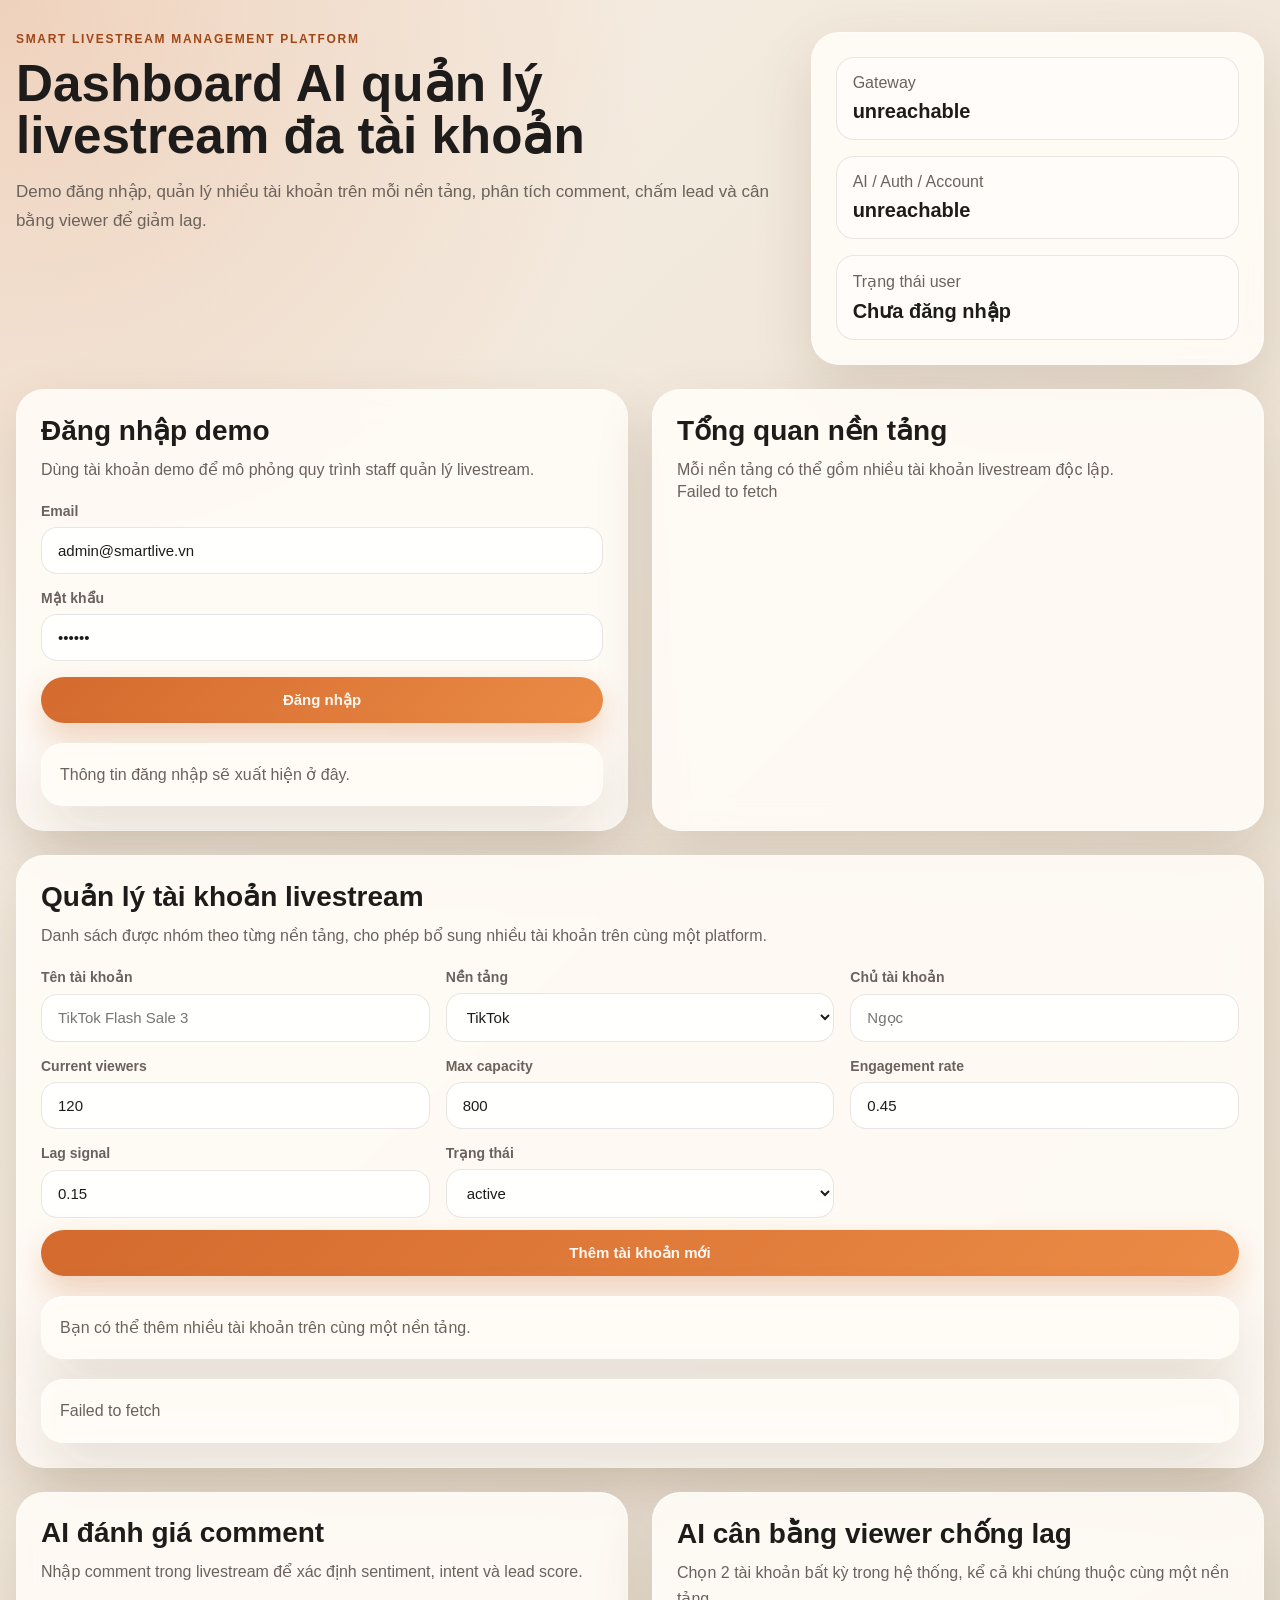
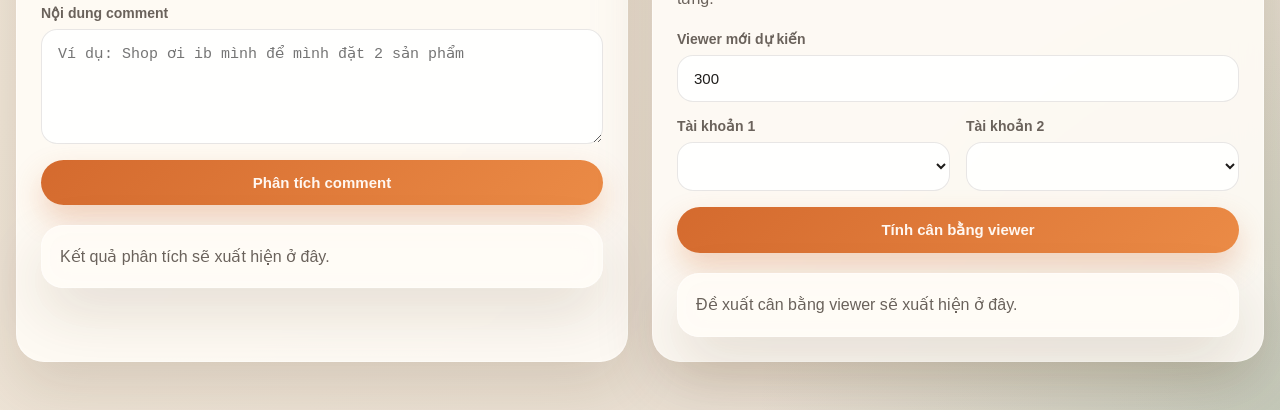
==== frontend/index.html @ a77045a7 "Initial commit" ====
﻿<!DOCTYPE html>
<html lang="vi">
<head>
  <meta charset="UTF-8" />
  <meta name="viewport" content="width=device-width, initial-scale=1.0" />
  <title>Smart Livestream Dashboard</title>
  <link rel="stylesheet" href="./styles.css" />
</head>
<body>
  <div class="page-shell">
    <header class="hero">
      <div>
        <p class="eyebrow">Smart Livestream Management Platform</p>
        <h1>Dashboard AI quản lý livestream đa tài khoản</h1>
        <p class="subtitle">
          Demo đăng nhập, quản lý nhiều tài khoản trên mỗi nền tảng, phân tích comment, chấm lead và cân bằng viewer để giảm lag.
        </p>
      </div>
      <div class="hero-card">
        <div class="hero-stat">
          <span>Gateway</span>
          <strong id="gateway-status">Đang kiểm tra...</strong>
        </div>
        <div class="hero-stat">
          <span>AI / Auth / Account</span>
          <strong id="ai-status">Đang kiểm tra...</strong>
        </div>
        <div class="hero-stat">
          <span>Trạng thái user</span>
          <strong id="user-status">Chưa đăng nhập</strong>
        </div>
      </div>
    </header>

    <main class="grid-layout wide">
      <section class="panel">
        <div class="panel-header">
          <h2>Đăng nhập demo</h2>
          <p>Dùng tài khoản demo để mô phỏng quy trình staff quản lý livestream.</p>
        </div>
        <form id="login-form" class="stack">
          <label>Email<input id="login-email" value="admin@smartlive.vn" /></label>
          <label>Mật khẩu<input id="login-password" type="password" value="123456" /></label>
          <button type="submit">Đăng nhập</button>
        </form>
        <div id="login-result" class="result-card muted">Thông tin đăng nhập sẽ xuất hiện ở đây.</div>
      </section>

      <section class="panel">
        <div class="panel-header">
          <h2>Tổng quan nền tảng</h2>
          <p>Mỗi nền tảng có thể gồm nhiều tài khoản livestream độc lập.</p>
        </div>
        <div id="platform-summary" class="stats-grid muted">Đang tải thống kê platform...</div>
      </section>

      <section class="panel panel-span-2">
        <div class="panel-header">
          <h2>Quản lý tài khoản livestream</h2>
          <p>Danh sách được nhóm theo từng nền tảng, cho phép bổ sung nhiều tài khoản trên cùng một platform.</p>
        </div>
        <form id="account-form" class="stack compact-form">
          <div class="form-grid three-cols">
            <label>Tên tài khoản<input id="account-name" placeholder="TikTok Flash Sale 3" /></label>
            <label>Nền tảng
              <select id="account-platform">
                <option value="tiktok">TikTok</option>
                <option value="facebook">Facebook</option>
                <option value="youtube">YouTube</option>
              </select>
            </label>
            <label>Chủ tài khoản<input id="account-owner" placeholder="Ngọc" /></label>
            <label>Current viewers<input id="account-viewers" type="number" min="0" value="120" /></label>
            <label>Max capacity<input id="account-capacity" type="number" min="1" value="800" /></label>
            <label>Engagement rate<input id="account-engagement" type="number" min="0" max="1" step="0.01" value="0.45" /></label>
            <label>Lag signal<input id="account-lag" type="number" min="0" max="1" step="0.01" value="0.15" /></label>
            <label>Trạng thái
              <select id="account-status">
                <option value="active">active</option>
                <option value="stable">stable</option>
                <option value="warning">warning</option>
              </select>
            </label>
          </div>
          <button type="submit">Thêm tài khoản mới</button>
        </form>
        <div id="account-form-result" class="result-card muted">Bạn có thể thêm nhiều tài khoản trên cùng một nền tảng.</div>
        <div id="accounts-result" class="result-card muted">Đang tải danh sách tài khoản...</div>
      </section>

      <section class="panel">
        <div class="panel-header">
          <h2>AI đánh giá comment</h2>
          <p>Nhập comment trong livestream để xác định sentiment, intent và lead score.</p>
        </div>
        <form id="comment-form" class="stack">
          <label>
            Nội dung comment
            <textarea id="comment-input" rows="5" placeholder="Ví dụ: Shop ơi ib mình để mình đặt 2 sản phẩm"></textarea>
          </label>
          <button type="submit">Phân tích comment</button>
        </form>
        <div id="comment-result" class="result-card muted">Kết quả phân tích sẽ xuất hiện ở đây.</div>
      </section>

      <section class="panel">
        <div class="panel-header">
          <h2>AI cân bằng viewer chống lag</h2>
          <p>Chọn 2 tài khoản bất kỳ trong hệ thống, kể cả khi chúng thuộc cùng một nền tảng.</p>
        </div>
        <form id="viewer-form" class="stack">
          <label>
            Viewer mới dự kiến
            <input id="incoming-viewers" type="number" min="0" value="300" />
          </label>
          <div class="account-grid selectors">
            <label>Tài khoản 1<select id="account-a-select"></select></label>
            <label>Tài khoản 2<select id="account-b-select"></select></label>
          </div>
          <button type="submit">Tính cân bằng viewer</button>
        </form>
        <div id="viewer-result" class="result-card muted">Đề xuất cân bằng viewer sẽ xuất hiện ở đây.</div>
      </section>
    </main>
  </div>

  <script src="./app.js"></script>
</body>
</html>
---- frontend/styles.css ----
:root {
  --bg: #f6f0e8;
  --panel: rgba(255, 252, 247, 0.9);
  --ink: #1e1c1a;
  --muted: #6a625b;
  --accent: #d46a2e;
  --accent-dark: #9f4716;
  --line: rgba(30, 28, 26, 0.1);
  --success: #266a4d;
  --warning: #aa4d18;
  --danger: #a32929;
  --shadow: 0 24px 60px rgba(69, 41, 12, 0.14);
}

* {
  box-sizing: border-box;
}

body {
  margin: 0;
  min-height: 100vh;
  color: var(--ink);
  background:
    radial-gradient(circle at top left, rgba(212, 106, 46, 0.22), transparent 28%),
    radial-gradient(circle at bottom right, rgba(38, 106, 77, 0.18), transparent 22%),
    linear-gradient(135deg, #f7efe5 0%, #efe5d7 52%, #e7ddd0 100%);
  font-family: "Segoe UI", Tahoma, Geneva, Verdana, sans-serif;
}

.page-shell {
  width: min(1280px, calc(100% - 32px));
  margin: 0 auto;
  padding: 32px 0 48px;
}

.hero {
  display: grid;
  grid-template-columns: 1.7fr 1fr;
  gap: 24px;
  align-items: stretch;
  margin-bottom: 24px;
}

.eyebrow {
  margin: 0 0 12px;
  text-transform: uppercase;
  letter-spacing: 0.14em;
  font-size: 12px;
  color: var(--accent-dark);
  font-weight: 700;
}

h1 {
  margin: 0;
  font-size: clamp(32px, 4vw, 54px);
  line-height: 1.02;
}

.subtitle {
  max-width: 760px;
  margin: 16px 0 0;
  color: var(--muted);
  font-size: 17px;
  line-height: 1.7;
}

.hero-card,
.panel,
.result-card,
.account-card,
.mini-stat-card,
.platform-group {
  backdrop-filter: blur(14px);
  background: var(--panel);
  border: 1px solid rgba(255, 255, 255, 0.45);
  box-shadow: var(--shadow);
}

.hero-card {
  border-radius: 28px;
  padding: 24px;
  display: grid;
  gap: 16px;
}

.hero-stat {
  padding: 16px;
  border-radius: 18px;
  background: rgba(255, 255, 255, 0.55);
  border: 1px solid var(--line);
}

.hero-stat span,
.panel-header p,
label,
.muted,
.platform-group-header p,
.mini-stat-card p {
  color: var(--muted);
}

.hero-stat strong {
  display: block;
  margin-top: 8px;
  font-size: 20px;
  color: var(--ink);
}

.grid-layout {
  display: grid;
  grid-template-columns: 1fr 1fr;
  gap: 24px;
}

.panel {
  border-radius: 28px;
  padding: 24px;
}

.panel-span-2 {
  grid-column: span 2;
}

.panel-header h2 {
  margin: 0;
  font-size: 28px;
}

.panel-header p {
  margin: 10px 0 0;
  line-height: 1.6;
}

.stack {
  display: grid;
  gap: 16px;
  margin-top: 20px;
}

.compact-form {
  gap: 12px;
}

.form-grid,
.account-grid,
.stats-grid {
  display: grid;
  gap: 16px;
}

.form-grid.three-cols {
  grid-template-columns: repeat(3, 1fr);
}

.account-grid {
  grid-template-columns: 1fr 1fr;
}

.stats-grid {
  grid-template-columns: repeat(3, 1fr);
}

label {
  display: grid;
  gap: 8px;
  font-size: 14px;
  font-weight: 600;
}

textarea,
input,
select {
  width: 100%;
  padding: 14px 16px;
  border-radius: 16px;
  border: 1px solid var(--line);
  background: rgba(255, 255, 255, 0.84);
  color: var(--ink);
  font-size: 15px;
}

textarea:focus,
input:focus,
select:focus {
  outline: 2px solid rgba(212, 106, 46, 0.22);
  border-color: rgba(212, 106, 46, 0.5);
}

button {
  border: 0;
  border-radius: 999px;
  padding: 14px 22px;
  background: linear-gradient(135deg, var(--accent), #eb8b46);
  color: #fff7f1;
  font-weight: 700;
  font-size: 15px;
  cursor: pointer;
  transition: transform 160ms ease, box-shadow 160ms ease;
  box-shadow: 0 14px 30px rgba(212, 106, 46, 0.28);
}

button:hover {
  transform: translateY(-1px);
}

.result-card {
  margin-top: 20px;
  border-radius: 22px;
  padding: 18px;
  line-height: 1.6;
}

.mini-stat-card {
  border-radius: 22px;
  padding: 18px;
}

.mini-stat-card span {
  font-size: 13px;
  text-transform: uppercase;
  letter-spacing: 0.08em;
  color: var(--accent-dark);
  font-weight: 700;
}

.mini-stat-card strong {
  display: block;
  margin-top: 10px;
  font-size: 24px;
}

.mini-stat-card p {
  margin: 10px 0 0;
}

.platform-group {
  border-radius: 22px;
  padding: 18px;
  margin-bottom: 16px;
}

.platform-group-header {
  display: flex;
  justify-content: space-between;
  gap: 16px;
  align-items: baseline;
}

.platform-group-header h3 {
  margin: 0;
}

.platform-group-header p {
  margin: 0;
}

.result-list {
  margin: 12px 0 0;
  padding-left: 18px;
}

.result-list li {
  margin-bottom: 6px;
}

.risk-low {
  color: var(--success);
}

.risk-medium {
  color: var(--warning);
}

.risk-high,
.risk-critical {
  color: var(--danger);
}

@media (max-width: 1080px) {
  .hero,
  .grid-layout,
  .form-grid.three-cols,
  .account-grid,
  .stats-grid {
    grid-template-columns: 1fr;
  }

  .panel-span-2 {
    grid-column: auto;
  }

  .platform-group-header {
    flex-direction: column;
    align-items: flex-start;
  }
}
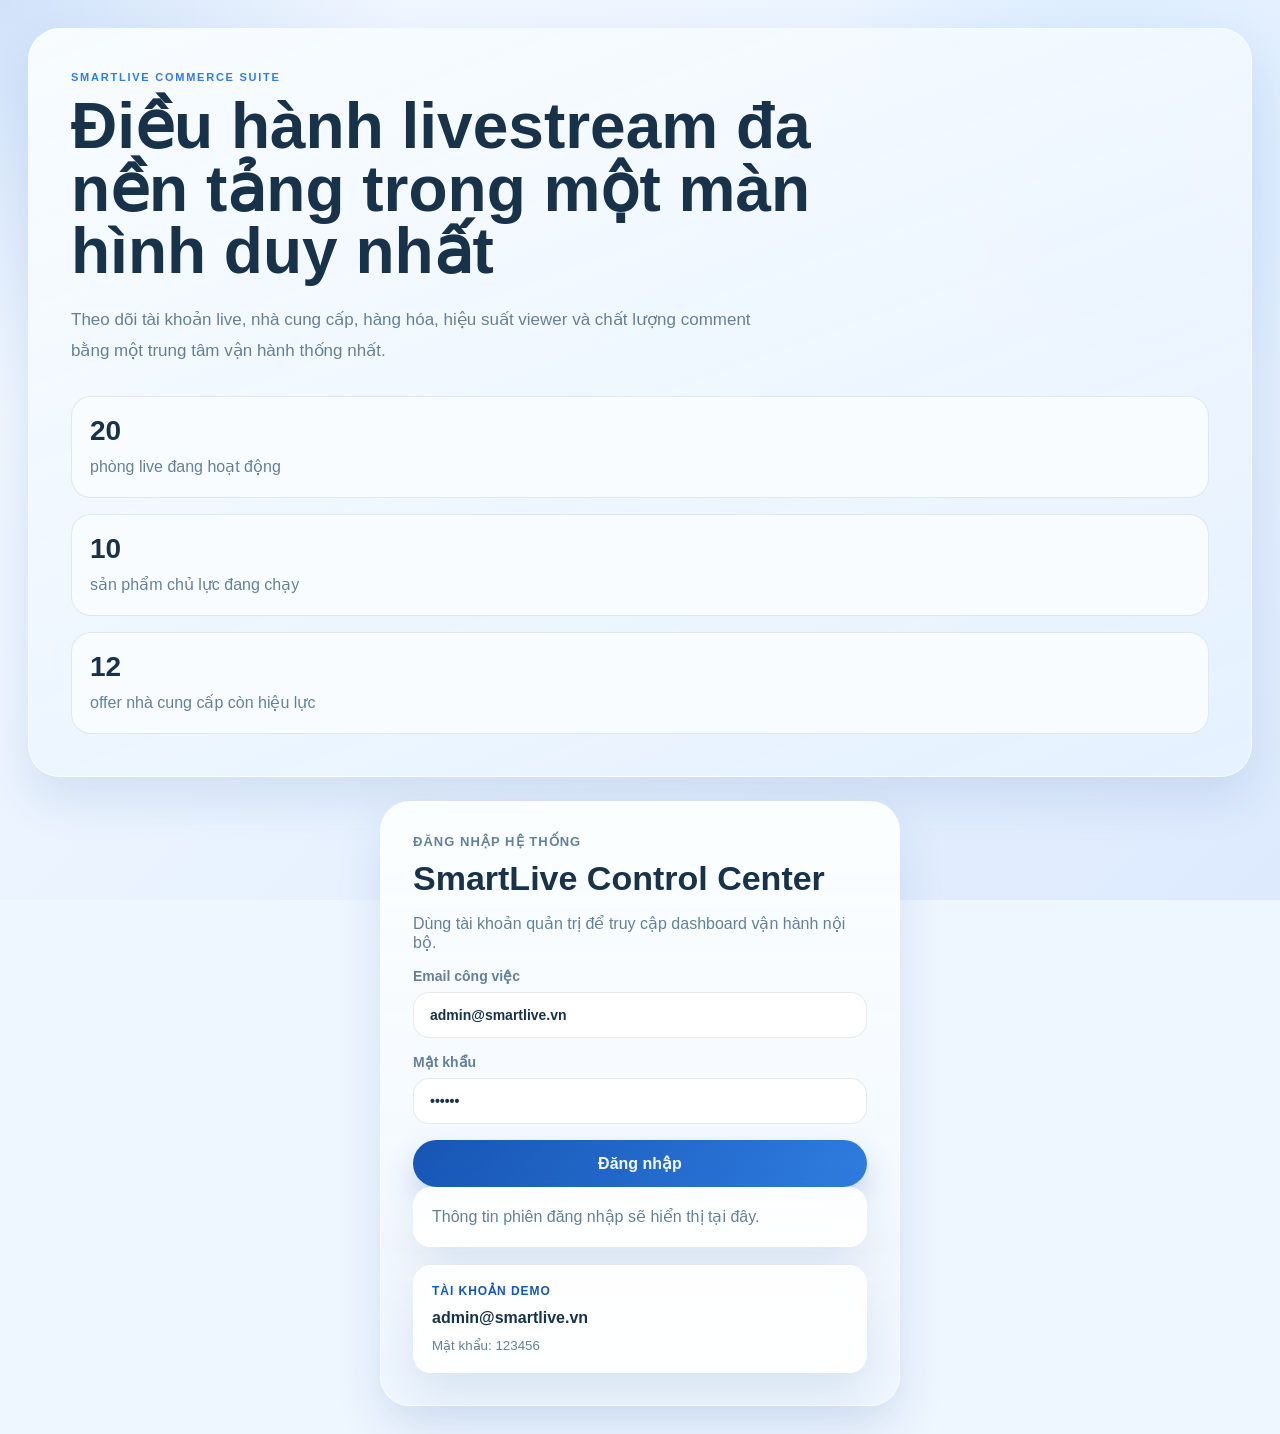
==== commit 37ce4750: "Thêm database, sửa lỗi fronend, giao diện" ====
--- a/frontend/index.html
+++ b/frontend/index.html
@@ -3,126 +3,184 @@
 <head>
   <meta charset="UTF-8" />
   <meta name="viewport" content="width=device-width, initial-scale=1.0" />
-  <title>Smart Livestream Dashboard</title>
+  <title>SmartLive Control Center</title>
   <link rel="stylesheet" href="./styles.css" />
 </head>
 <body>
-  <div class="page-shell">
-    <header class="hero">
-      <div>
-        <p class="eyebrow">Smart Livestream Management Platform</p>
-        <h1>Dashboard AI quản lý livestream đa tài khoản</h1>
-        <p class="subtitle">
-          Demo đăng nhập, quản lý nhiều tài khoản trên mỗi nền tảng, phân tích comment, chấm lead và cân bằng viewer để giảm lag.
-        </p>
+  <div class="app-bg"></div>
+
+  <section id="auth-screen" class="auth-screen">
+    <div class="auth-brand-panel">
+      <p class="eyebrow">SmartLive Commerce Suite</p>
+      <h1>Điều hành livestream đa nền tảng trong một màn hình duy nhất</h1>
+      <p class="auth-copy">
+        Theo dõi tài khoản live, nhà cung cấp, hàng hóa, hiệu suất viewer và chất lượng comment bằng một trung tâm vận hành thống nhất.
+      </p>
+      <div class="auth-metrics">
+        <article><strong>20</strong><span>phòng live đang hoạt động</span></article>
+        <article><strong>10</strong><span>sản phẩm chủ lực đang chạy</span></article>
+        <article><strong>12</strong><span>offer nhà cung cấp còn hiệu lực</span></article>
       </div>
-      <div class="hero-card">
-        <div class="hero-stat">
-          <span>Gateway</span>
-          <strong id="gateway-status">Đang kiểm tra...</strong>
+    </div>
+
+    <div class="auth-form-panel">
+      <div class="auth-card">
+        <div class="auth-header">
+          <p class="auth-kicker">Đăng nhập hệ thống</p>
+          <h2>SmartLive Control Center</h2>
+          <p>Dùng tài khoản quản trị để truy cập dashboard vận hành nội bộ.</p>
         </div>
-        <div class="hero-stat">
-          <span>AI / Auth / Account</span>
-          <strong id="ai-status">Đang kiểm tra...</strong>
-        </div>
-        <div class="hero-stat">
-          <span>Trạng thái user</span>
-          <strong id="user-status">Chưa đăng nhập</strong>
+        <form id="login-form" class="stack">
+          <label>Email công việc<input id="login-email" type="email" value="admin@smartlive.vn" autocomplete="username" /></label>
+          <label>Mật khẩu<input id="login-password" type="password" value="123456" autocomplete="current-password" /></label>
+          <button type="submit" class="primary-btn">Đăng nhập</button>
+        </form>
+        <div id="login-result" class="inline-note muted">Thông tin phiên đăng nhập sẽ hiển thị tại đây.</div>
+        <div class="demo-credentials">
+          <span>Tài khoản demo</span>
+          <strong>admin@smartlive.vn</strong>
+          <small>Mật khẩu: 123456</small>
         </div>
       </div>
-    </header>
+    </div>
+  </section>
 
-    <main class="grid-layout wide">
-      <section class="panel">
-        <div class="panel-header">
-          <h2>Đăng nhập demo</h2>
-          <p>Dùng tài khoản demo để mô phỏng quy trình staff quản lý livestream.</p>
+  <section id="dashboard-screen" class="dashboard-screen hidden">
+    <aside class="sidebar">
+      <div>
+        <p class="eyebrow">SmartLive</p>
+        <h2>Control Center</h2>
+      </div>
+      <nav class="sidebar-nav">
+        <button class="nav-link active" data-tab="overview">Tổng quan</button>
+        <button class="nav-link" data-tab="accounts">Phòng live</button>
+        <button class="nav-link" data-tab="catalog">Hàng hóa</button>
+        <button class="nav-link" data-tab="suppliers">Nhà cung cấp</button>
+        <button class="nav-link" data-tab="ai-tools">Công cụ AI</button>
+      </nav>
+      <div class="sidebar-footer">
+        <div class="profile-chip">
+          <strong id="sidebar-user-name">Chưa đăng nhập</strong>
+          <span id="sidebar-user-role">Khách</span>
         </div>
-        <form id="login-form" class="stack">
-          <label>Email<input id="login-email" value="admin@smartlive.vn" /></label>
-          <label>Mật khẩu<input id="login-password" type="password" value="123456" /></label>
-          <button type="submit">Đăng nhập</button>
-        </form>
-        <div id="login-result" class="result-card muted">Thông tin đăng nhập sẽ xuất hiện ở đây.</div>
+        <button id="logout-btn" class="ghost-btn">Đăng xuất</button>
+      </div>
+    </aside>
+
+    <main class="workspace">
+      <header class="topbar">
+        <div>
+          <p class="eyebrow">Bảng điều khiển vận hành</p>
+          <h1>Dashboard nội bộ SmartLive</h1>
+          <p id="topbar-subtitle" class="topbar-subtitle">Đăng nhập để bắt đầu phiên làm việc.</p>
+        </div>
+        <div class="topbar-status">
+          <div class="status-pill"><span>Gateway</span><strong id="gateway-status">Chờ đăng nhập</strong></div>
+          <div class="status-pill"><span>Dịch vụ lõi</span><strong id="ai-status">Chờ đăng nhập</strong></div>
+          <div class="status-pill"><span>Phiên hiện tại</span><strong id="user-status">Chưa đăng nhập</strong></div>
+        </div>
+      </header>
+
+      <section id="tab-overview" class="tab-panel active">
+        <div class="hero-overview">
+          <div class="hero-copy-card">
+            <h3>Hiệu suất vận hành hôm nay</h3>
+            <p id="overview-highlight">Đăng nhập để xem dữ liệu vận hành theo thời gian thực.</p>
+          </div>
+          <div id="kpi-grid" class="kpi-grid muted">Thông tin KPI sẽ hiển thị sau khi đăng nhập.</div>
+        </div>
+        <div class="content-grid two-wide">
+          <section class="panel">
+            <div class="panel-header">
+              <h2>Nền tảng đang hoạt động</h2>
+              <p>Theo dõi nhanh sức tải viewer và mức độ lag trung bình trên từng nền tảng.</p>
+            </div>
+            <div id="platform-summary" class="stats-grid muted">Vui lòng đăng nhập để xem thống kê nền tảng.</div>
+          </section>
+          <section class="panel">
+            <div class="panel-header">
+              <h2>Tình trạng phiên làm việc</h2>
+              <p>Thông tin user đăng nhập và trạng thái hệ thống dùng cho vận hành.</p>
+            </div>
+            <div id="session-card" class="result-card muted">Phiên làm việc chưa được khởi tạo.</div>
+          </section>
+        </div>
       </section>
 
-      <section class="panel">
-        <div class="panel-header">
-          <h2>Tổng quan nền tảng</h2>
-          <p>Mỗi nền tảng có thể gồm nhiều tài khoản livestream độc lập.</p>
+      <section id="tab-accounts" class="tab-panel hidden">
+        <div class="content-grid two-wide">
+          <section class="panel panel-span-2">
+            <div class="panel-header split">
+              <div>
+                <h2>Phòng livestream</h2>
+                <p>Danh sách phòng live, người phụ trách, kho xử lý và sức tải theo từng nền tảng.</p>
+              </div>
+              <div class="panel-badge">Realtime operations</div>
+            </div>
+            <form id="account-form" class="stack compact-form">
+              <div class="form-grid four-cols">
+                <label>Tên phòng live<input id="account-name" placeholder="TikTok Beauty Flash 11" /></label>
+                <label>Nền tảng<select id="account-platform"><option value="tiktok">TikTok</option><option value="facebook">Facebook</option></select></label>
+                <label>Username<input id="account-username" placeholder="smartlive_tt_room_11" /></label>
+                <label>Host chính<input id="account-owner" placeholder="Hà My" /></label>
+                <label>Liên hệ dự phòng<input id="account-backup" placeholder="0909 000 111" /></label>
+                <label>Kho xử lý<input id="account-warehouse" placeholder="Kho Tổng HCM" /></label>
+                <label>Ca trực<input id="account-shift" placeholder="Ca tối" /></label>
+                <label>Stream URL<input id="account-stream-url" placeholder="https://tiktok.com/@smartlive_tt_room_11/live" /></label>
+                <label>Viewer hiện tại<input id="account-viewers" type="number" min="0" value="350" /></label>
+                <label>Sức chứa tối đa<input id="account-capacity" type="number" min="1" value="1400" /></label>
+                <label>Tỷ lệ tương tác<input id="account-engagement" type="number" min="0" max="1" step="0.01" value="0.62" /></label>
+                <label>Tín hiệu lag<input id="account-lag" type="number" min="0" max="1" step="0.01" value="0.14" /></label>
+                <label>Trạng thái<select id="account-status"><option value="active">Hoạt động</option><option value="stable">Ổn định</option><option value="warning">Cảnh báo</option></select></label>
+              </div>
+              <button type="submit" class="primary-btn">Tạo phòng livestream</button>
+            </form>
+            <div id="account-form-result" class="result-card muted">Bạn có thể thêm phòng live mới để cập nhật lại danh sách vận hành.</div>
+          </section>
+          <section class="panel panel-span-2">
+            <div class="panel-header"><h2>Danh sách tài khoản theo nền tảng</h2><p>Dữ liệu lấy trực tiếp từ backend sau khi đăng nhập.</p></div>
+            <div id="accounts-result" class="muted">Đăng nhập để xem danh sách tài khoản livestream.</div>
+          </section>
         </div>
-        <div id="platform-summary" class="stats-grid muted">Đang tải thống kê platform...</div>
       </section>
 
-      <section class="panel panel-span-2">
-        <div class="panel-header">
-          <h2>Quản lý tài khoản livestream</h2>
-          <p>Danh sách được nhóm theo từng nền tảng, cho phép bổ sung nhiều tài khoản trên cùng một platform.</p>
+      <section id="tab-catalog" class="tab-panel hidden">
+        <div class="content-grid two-wide">
+          <section class="panel"><div class="panel-header"><h2>Danh mục hàng hóa</h2><p>Sản phẩm chủ lực theo ngành hàng, giá bán và tồn kho hiện tại.</p></div><div id="products-result" class="muted">Đăng nhập để xem danh mục sản phẩm.</div></section>
+          <section class="panel"><div class="panel-header"><h2>Offer đang chạy</h2><p>Ưu đãi nhập hàng dành cho các room livestream đang hoạt động.</p></div><div id="offers-result" class="muted">Đăng nhập để xem các offer hiện hành.</div></section>
         </div>
-        <form id="account-form" class="stack compact-form">
-          <div class="form-grid three-cols">
-            <label>Tên tài khoản<input id="account-name" placeholder="TikTok Flash Sale 3" /></label>
-            <label>Nền tảng
-              <select id="account-platform">
-                <option value="tiktok">TikTok</option>
-                <option value="facebook">Facebook</option>
-                <option value="youtube">YouTube</option>
-              </select>
-            </label>
-            <label>Chủ tài khoản<input id="account-owner" placeholder="Ngọc" /></label>
-            <label>Current viewers<input id="account-viewers" type="number" min="0" value="120" /></label>
-            <label>Max capacity<input id="account-capacity" type="number" min="1" value="800" /></label>
-            <label>Engagement rate<input id="account-engagement" type="number" min="0" max="1" step="0.01" value="0.45" /></label>
-            <label>Lag signal<input id="account-lag" type="number" min="0" max="1" step="0.01" value="0.15" /></label>
-            <label>Trạng thái
-              <select id="account-status">
-                <option value="active">active</option>
-                <option value="stable">stable</option>
-                <option value="warning">warning</option>
-              </select>
-            </label>
-          </div>
-          <button type="submit">Thêm tài khoản mới</button>
-        </form>
-        <div id="account-form-result" class="result-card muted">Bạn có thể thêm nhiều tài khoản trên cùng một nền tảng.</div>
-        <div id="accounts-result" class="result-card muted">Đang tải danh sách tài khoản...</div>
       </section>
 
-      <section class="panel">
-        <div class="panel-header">
-          <h2>AI đánh giá comment</h2>
-          <p>Nhập comment trong livestream để xác định sentiment, intent và lead score.</p>
-        </div>
-        <form id="comment-form" class="stack">
-          <label>
-            Nội dung comment
-            <textarea id="comment-input" rows="5" placeholder="Ví dụ: Shop ơi ib mình để mình đặt 2 sản phẩm"></textarea>
-          </label>
-          <button type="submit">Phân tích comment</button>
-        </form>
-        <div id="comment-result" class="result-card muted">Kết quả phân tích sẽ xuất hiện ở đây.</div>
+      <section id="tab-suppliers" class="tab-panel hidden">
+        <section class="panel"><div class="panel-header"><h2>Nhà cung cấp</h2><p>Đánh giá năng lực giao hàng, đầu mối liên hệ và lead time cho từng đối tác.</p></div><div id="suppliers-result" class="muted">Đăng nhập để xem danh sách nhà cung cấp.</div></section>
       </section>
 
-      <section class="panel">
-        <div class="panel-header">
-          <h2>AI cân bằng viewer chống lag</h2>
-          <p>Chọn 2 tài khoản bất kỳ trong hệ thống, kể cả khi chúng thuộc cùng một nền tảng.</p>
+      <section id="tab-ai-tools" class="tab-panel hidden">
+        <div class="content-grid two-wide">
+          <section class="panel">
+            <div class="panel-header"><h2>AI phân tích comment</h2><p>Ưu tiên lead, đo sentiment và gợi ý hành động cho CSKH livestream.</p></div>
+            <form id="comment-form" class="stack">
+              <label>Nội dung comment<textarea id="comment-input" rows="5" placeholder="Ví dụ: Shop ơi cho mình chốt 2 serum giao về quận 7 nhé"></textarea></label>
+              <button type="submit" class="primary-btn">Phân tích comment</button>
+            </form>
+            <div id="comment-result" class="result-card muted">Kết quả phân tích sẽ xuất hiện tại đây sau khi đăng nhập.</div>
+          </section>
+          <section class="panel">
+            <div class="panel-header"><h2>AI cân bằng viewer</h2><p>Điều phối lượt xem về room phù hợp để giảm rủi ro lag khi traffic tăng đột biến.</p></div>
+            <form id="viewer-form" class="stack">
+              <label>Viewer mới dự kiến<input id="incoming-viewers" type="number" min="0" value="450" /></label>
+              <div class="account-grid selectors">
+                <label>Phòng live A<select id="account-a-select"></select></label>
+                <label>Phòng live B<select id="account-b-select"></select></label>
+              </div>
+              <button type="submit" class="primary-btn">Tính cân bằng viewer</button>
+            </form>
+            <div id="viewer-result" class="result-card muted">Đề xuất phân bổ viewer sẽ hiển thị tại đây sau khi đăng nhập.</div>
+          </section>
         </div>
-        <form id="viewer-form" class="stack">
-          <label>
-            Viewer mới dự kiến
-            <input id="incoming-viewers" type="number" min="0" value="300" />
-          </label>
-          <div class="account-grid selectors">
-            <label>Tài khoản 1<select id="account-a-select"></select></label>
-            <label>Tài khoản 2<select id="account-b-select"></select></label>
-          </div>
-          <button type="submit">Tính cân bằng viewer</button>
-        </form>
-        <div id="viewer-result" class="result-card muted">Đề xuất cân bằng viewer sẽ xuất hiện ở đây.</div>
       </section>
     </main>
-  </div>
+  </section>
 
   <script src="./app.js"></script>
 </body>
--- a/frontend/styles.css
+++ b/frontend/styles.css
@@ -1,296 +1,95 @@
-:root {
-  --bg: #f6f0e8;
-  --panel: rgba(255, 252, 247, 0.9);
-  --ink: #1e1c1a;
-  --muted: #6a625b;
-  --accent: #d46a2e;
-  --accent-dark: #9f4716;
-  --line: rgba(30, 28, 26, 0.1);
-  --success: #266a4d;
-  --warning: #aa4d18;
-  --danger: #a32929;
-  --shadow: 0 24px 60px rgba(69, 41, 12, 0.14);
+﻿:root {
+  --bg: #eef6ff;
+  --panel: rgba(255, 255, 255, 0.92);
+  --ink: #18324a;
+  --muted: #648099;
+  --line: rgba(24, 50, 74, 0.1);
+  --accent: #2f7de1;
+  --accent-strong: #1755b3;
+  --danger: #cc5b5b;
+  --success: #25806e;
+  --warning: #c18a2c;
+  --shadow: 0 22px 48px rgba(33, 86, 152, 0.12);
 }
-
-* {
-  box-sizing: border-box;
+* { box-sizing: border-box; }
+body { margin: 0; min-height: 100vh; font-family: "Segoe UI", Tahoma, Geneva, Verdana, sans-serif; color: var(--ink); background: var(--bg); }
+.hidden { display: none !important; }
+body.auth-locked #dashboard-screen { display: none !important; }
+body.auth-locked #auth-screen { display: grid !important; }
+.app-bg { position: fixed; inset: 0; background: radial-gradient(circle at top left, rgba(47, 125, 225, 0.18), transparent 26%), radial-gradient(circle at 85% 18%, rgba(111, 193, 255, 0.18), transparent 22%), linear-gradient(135deg, #f4f9ff 0%, #eaf3ff 45%, #ddeafe 100%); z-index: -1; }
+.eyebrow { margin: 0 0 12px; text-transform: uppercase; letter-spacing: 0.16em; font-size: 11px; font-weight: 700; color: var(--accent); }
+.auth-screen { min-height: 100vh; display: grid; grid-template-columns: 1.15fr 0.85fr; padding: 28px; gap: 24px; }
+.auth-brand-panel, .auth-card, .sidebar, .panel, .hero-copy-card, .status-pill, .profile-chip, .kpi-card, .product-card, .offer-card, .supplier-card, .account-table-card, .result-card, .inline-note, .demo-credentials { background: var(--panel); border: 1px solid rgba(255, 255, 255, 0.6); box-shadow: var(--shadow); backdrop-filter: blur(12px); }
+.auth-brand-panel { border-radius: 32px; padding: 42px; display: flex; flex-direction: column; justify-content: center; background: linear-gradient(160deg, rgba(248, 252, 255, 0.98), rgba(229, 241, 255, 0.92)); }
+.auth-brand-panel h1 { margin: 0; font-size: clamp(40px, 5vw, 72px); line-height: 0.98; max-width: 820px; }
+.auth-copy { max-width: 680px; margin: 22px 0 0; font-size: 17px; line-height: 1.8; color: var(--muted); }
+.auth-metrics, .kpi-grid, .stats-grid, .content-grid, .form-grid, .account-grid, .product-grid, .offer-grid, .supplier-grid, .account-cards { display: grid; gap: 16px; }
+.auth-metrics { margin-top: 30px; grid-template-columns: repeat(3, 1fr); }
+.auth-metrics article { border-radius: 20px; padding: 18px; background: rgba(249, 252, 255, 0.98); border: 1px solid var(--line); }
+.auth-metrics strong { display: block; font-size: 28px; }
+.auth-metrics span { display: block; margin-top: 8px; color: var(--muted); line-height: 1.5; }
+.auth-form-panel { display: flex; align-items: center; justify-content: center; }
+.auth-card { width: min(520px, 100%); border-radius: 30px; padding: 32px; background: linear-gradient(180deg, rgba(251, 254, 255, 0.98), rgba(239, 246, 255, 0.94)); }
+.auth-header h2 { margin: 0; font-size: 34px; }
+.auth-header p, .auth-kicker, .inline-note, .demo-credentials small, .panel-header p, .topbar-subtitle, .status-pill span, .profile-chip span, label, .muted, .table-subline, .supplier-meta, .offer-meta, .product-meta { color: var(--muted); }
+.auth-kicker { margin: 0 0 10px; font-size: 13px; font-weight: 700; letter-spacing: 0.08em; text-transform: uppercase; }
+.stack { display: grid; gap: 16px; }
+label { display: grid; gap: 8px; font-size: 14px; font-weight: 600; }
+input, select, textarea, button { font: inherit; }
+input, select, textarea { width: 100%; padding: 14px 16px; border-radius: 16px; border: 1px solid var(--line); background: rgba(255, 255, 255, 0.98); color: var(--ink); }
+input:focus, select:focus, textarea:focus { outline: 2px solid rgba(47, 125, 225, 0.18); border-color: rgba(47, 125, 225, 0.48); }
+.primary-btn, .ghost-btn, .nav-link { border: 0; cursor: pointer; transition: transform 160ms ease, opacity 160ms ease, background 160ms ease; }
+.primary-btn { border-radius: 999px; padding: 14px 22px; background: linear-gradient(135deg, var(--accent-strong), var(--accent)); color: #f4f8ff; font-weight: 700; box-shadow: 0 14px 30px rgba(23, 85, 179, 0.22); }
+.primary-btn:hover, .ghost-btn:hover, .nav-link:hover { transform: translateY(-1px); }
+.inline-note, .demo-credentials, .result-card { border-radius: 18px; padding: 16px 18px; line-height: 1.6; }
+.demo-credentials { margin-top: 18px; display: grid; gap: 4px; }
+.demo-credentials span, .kpi-card span, .tag { text-transform: uppercase; letter-spacing: 0.08em; font-size: 12px; font-weight: 700; }
+.demo-credentials span, .kpi-card span { color: var(--accent-strong); }
+.dashboard-screen { min-height: 100vh; display: grid; grid-template-columns: 280px 1fr; gap: 24px; padding: 22px; }
+.sidebar { border-radius: 30px; padding: 28px 22px; display: flex; flex-direction: column; justify-content: space-between; background: linear-gradient(180deg, rgba(247, 252, 255, 0.96), rgba(231, 242, 255, 0.92)); }
+.sidebar h2 { margin: 0; font-size: 30px; }
+.sidebar-nav { display: grid; gap: 10px; margin-top: 28px; }
+.nav-link { text-align: left; padding: 14px 16px; border-radius: 16px; background: rgba(252, 254, 255, 0.96); color: var(--ink); font-weight: 700; }
+.nav-link.active { background: linear-gradient(135deg, rgba(47, 125, 225, 0.18), rgba(184, 218, 255, 0.72)); color: var(--accent-strong); }
+.profile-chip { border-radius: 18px; padding: 14px; margin-bottom: 12px; }
+.profile-chip strong, .status-pill strong, .kpi-card strong { display: block; }
+.ghost-btn { width: 100%; border-radius: 16px; padding: 12px 14px; background: rgba(24, 50, 74, 0.06); color: var(--ink); font-weight: 700; }
+.workspace, .tab-panel { display: grid; gap: 22px; }
+.topbar { display: flex; justify-content: space-between; gap: 18px; align-items: flex-start; }
+.topbar h1 { margin: 0; font-size: clamp(32px, 4vw, 50px); line-height: 1.02; }
+.topbar-subtitle { margin: 12px 0 0; line-height: 1.7; }
+.topbar-status { display: grid; grid-template-columns: repeat(3, minmax(120px, 1fr)); gap: 14px; min-width: 420px; }
+.status-pill { border-radius: 20px; padding: 16px; }
+.status-pill strong { margin-top: 8px; font-size: 20px; }
+.hero-overview { display: grid; grid-template-columns: 1.1fr 1fr; gap: 18px; }
+.hero-copy-card, .panel { border-radius: 28px; padding: 24px; }
+.hero-copy-card h3, .panel-header h2 { margin: 0; font-size: 28px; }
+#overview-highlight { margin: 14px 0 0; line-height: 1.8; font-size: 16px; }
+.kpi-grid { grid-template-columns: repeat(4, 1fr); }
+.kpi-card { border-radius: 20px; padding: 18px; }
+.kpi-card strong { margin-top: 10px; font-size: 30px; }
+.kpi-card p, .account-table-card p, .product-card p, .offer-card p, .supplier-card p { margin: 10px 0 0; }
+.content-grid.two-wide { grid-template-columns: 1fr 1fr; }
+.panel-span-2 { grid-column: span 2; }
+.panel-header.split { display: flex; justify-content: space-between; gap: 16px; align-items: flex-start; }
+.panel-badge { border-radius: 999px; background: rgba(47, 125, 225, 0.14); color: var(--accent-strong); padding: 10px 14px; font-size: 12px; font-weight: 700; text-transform: uppercase; letter-spacing: 0.08em; }
+.form-grid.four-cols { grid-template-columns: repeat(4, 1fr); }
+.stats-grid, .account-cards, .product-grid, .offer-grid, .supplier-grid { grid-template-columns: repeat(2, 1fr); }
+.account-table-card, .product-card, .offer-card, .supplier-card { border-radius: 22px; padding: 18px; }
+.account-table-card h3, .product-card h3, .offer-card h3, .supplier-card h3 { margin: 0; font-size: 20px; }
+.table-meta, .product-meta, .offer-meta, .supplier-meta { display: grid; gap: 8px; margin-top: 14px; }
+.result-list { margin: 12px 0 0; padding-left: 18px; }
+.result-list li { margin-bottom: 6px; }
+.tag { display: inline-flex; align-items: center; gap: 6px; border-radius: 999px; padding: 6px 10px; background: rgba(24, 50, 74, 0.06); }
+.tag.active, .tag.stable, .tag.completed { color: var(--success); }
+.tag.warning, .tag.scheduled, .tag.queued { color: var(--warning); }
+.tag.failed { color: var(--danger); }
+.risk-low { color: var(--success); }
+.risk-medium { color: var(--warning); }
+.risk-high, .risk-critical { color: var(--danger); }
+@media (max-width: 1280px) {
+  .auth-screen, .dashboard-screen, .hero-overview, .content-grid.two-wide, .topbar, .stats-grid, .kpi-grid, .form-grid.four-cols, .account-cards, .product-grid, .offer-grid, .supplier-grid, .topbar-status, .auth-metrics { grid-template-columns: 1fr; }
+  .dashboard-screen { grid-template-columns: 1fr; }
+  .topbar-status { min-width: 0; }
+  .panel-span-2 { grid-column: auto; }
 }
-
-body {
-  margin: 0;
-  min-height: 100vh;
-  color: var(--ink);
-  background:
-    radial-gradient(circle at top left, rgba(212, 106, 46, 0.22), transparent 28%),
-    radial-gradient(circle at bottom right, rgba(38, 106, 77, 0.18), transparent 22%),
-    linear-gradient(135deg, #f7efe5 0%, #efe5d7 52%, #e7ddd0 100%);
-  font-family: "Segoe UI", Tahoma, Geneva, Verdana, sans-serif;
-}
-
-.page-shell {
-  width: min(1280px, calc(100% - 32px));
-  margin: 0 auto;
-  padding: 32px 0 48px;
-}
-
-.hero {
-  display: grid;
-  grid-template-columns: 1.7fr 1fr;
-  gap: 24px;
-  align-items: stretch;
-  margin-bottom: 24px;
-}
-
-.eyebrow {
-  margin: 0 0 12px;
-  text-transform: uppercase;
-  letter-spacing: 0.14em;
-  font-size: 12px;
-  color: var(--accent-dark);
-  font-weight: 700;
-}
-
-h1 {
-  margin: 0;
-  font-size: clamp(32px, 4vw, 54px);
-  line-height: 1.02;
-}
-
-.subtitle {
-  max-width: 760px;
-  margin: 16px 0 0;
-  color: var(--muted);
-  font-size: 17px;
-  line-height: 1.7;
-}
-
-.hero-card,
-.panel,
-.result-card,
-.account-card,
-.mini-stat-card,
-.platform-group {
-  backdrop-filter: blur(14px);
-  background: var(--panel);
-  border: 1px solid rgba(255, 255, 255, 0.45);
-  box-shadow: var(--shadow);
-}
-
-.hero-card {
-  border-radius: 28px;
-  padding: 24px;
-  display: grid;
-  gap: 16px;
-}
-
-.hero-stat {
-  padding: 16px;
-  border-radius: 18px;
-  background: rgba(255, 255, 255, 0.55);
-  border: 1px solid var(--line);
-}
-
-.hero-stat span,
-.panel-header p,
-label,
-.muted,
-.platform-group-header p,
-.mini-stat-card p {
-  color: var(--muted);
-}
-
-.hero-stat strong {
-  display: block;
-  margin-top: 8px;
-  font-size: 20px;
-  color: var(--ink);
-}
-
-.grid-layout {
-  display: grid;
-  grid-template-columns: 1fr 1fr;
-  gap: 24px;
-}
-
-.panel {
-  border-radius: 28px;
-  padding: 24px;
-}
-
-.panel-span-2 {
-  grid-column: span 2;
-}
-
-.panel-header h2 {
-  margin: 0;
-  font-size: 28px;
-}
-
-.panel-header p {
-  margin: 10px 0 0;
-  line-height: 1.6;
-}
-
-.stack {
-  display: grid;
-  gap: 16px;
-  margin-top: 20px;
-}
-
-.compact-form {
-  gap: 12px;
-}
-
-.form-grid,
-.account-grid,
-.stats-grid {
-  display: grid;
-  gap: 16px;
-}
-
-.form-grid.three-cols {
-  grid-template-columns: repeat(3, 1fr);
-}
-
-.account-grid {
-  grid-template-columns: 1fr 1fr;
-}
-
-.stats-grid {
-  grid-template-columns: repeat(3, 1fr);
-}
-
-label {
-  display: grid;
-  gap: 8px;
-  font-size: 14px;
-  font-weight: 600;
-}
-
-textarea,
-input,
-select {
-  width: 100%;
-  padding: 14px 16px;
-  border-radius: 16px;
-  border: 1px solid var(--line);
-  background: rgba(255, 255, 255, 0.84);
-  color: var(--ink);
-  font-size: 15px;
-}
-
-textarea:focus,
-input:focus,
-select:focus {
-  outline: 2px solid rgba(212, 106, 46, 0.22);
-  border-color: rgba(212, 106, 46, 0.5);
-}
-
-button {
-  border: 0;
-  border-radius: 999px;
-  padding: 14px 22px;
-  background: linear-gradient(135deg, var(--accent), #eb8b46);
-  color: #fff7f1;
-  font-weight: 700;
-  font-size: 15px;
-  cursor: pointer;
-  transition: transform 160ms ease, box-shadow 160ms ease;
-  box-shadow: 0 14px 30px rgba(212, 106, 46, 0.28);
-}
-
-button:hover {
-  transform: translateY(-1px);
-}
-
-.result-card {
-  margin-top: 20px;
-  border-radius: 22px;
-  padding: 18px;
-  line-height: 1.6;
-}
-
-.mini-stat-card {
-  border-radius: 22px;
-  padding: 18px;
-}
-
-.mini-stat-card span {
-  font-size: 13px;
-  text-transform: uppercase;
-  letter-spacing: 0.08em;
-  color: var(--accent-dark);
-  font-weight: 700;
-}
-
-.mini-stat-card strong {
-  display: block;
-  margin-top: 10px;
-  font-size: 24px;
-}
-
-.mini-stat-card p {
-  margin: 10px 0 0;
-}
-
-.platform-group {
-  border-radius: 22px;
-  padding: 18px;
-  margin-bottom: 16px;
-}
-
-.platform-group-header {
-  display: flex;
-  justify-content: space-between;
-  gap: 16px;
-  align-items: baseline;
-}
-
-.platform-group-header h3 {
-  margin: 0;
-}
-
-.platform-group-header p {
-  margin: 0;
-}
-
-.result-list {
-  margin: 12px 0 0;
-  padding-left: 18px;
-}
-
-.result-list li {
-  margin-bottom: 6px;
-}
-
-.risk-low {
-  color: var(--success);
-}
-
-.risk-medium {
-  color: var(--warning);
-}
-
-.risk-high,
-.risk-critical {
-  color: var(--danger);
-}
-
-@media (max-width: 1080px) {
-  .hero,
-  .grid-layout,
-  .form-grid.three-cols,
-  .account-grid,
-  .stats-grid {
-    grid-template-columns: 1fr;
-  }
-
-  .panel-span-2 {
-    grid-column: auto;
-  }
-
-  .platform-group-header {
-    flex-direction: column;
-    align-items: flex-start;
-  }
-}
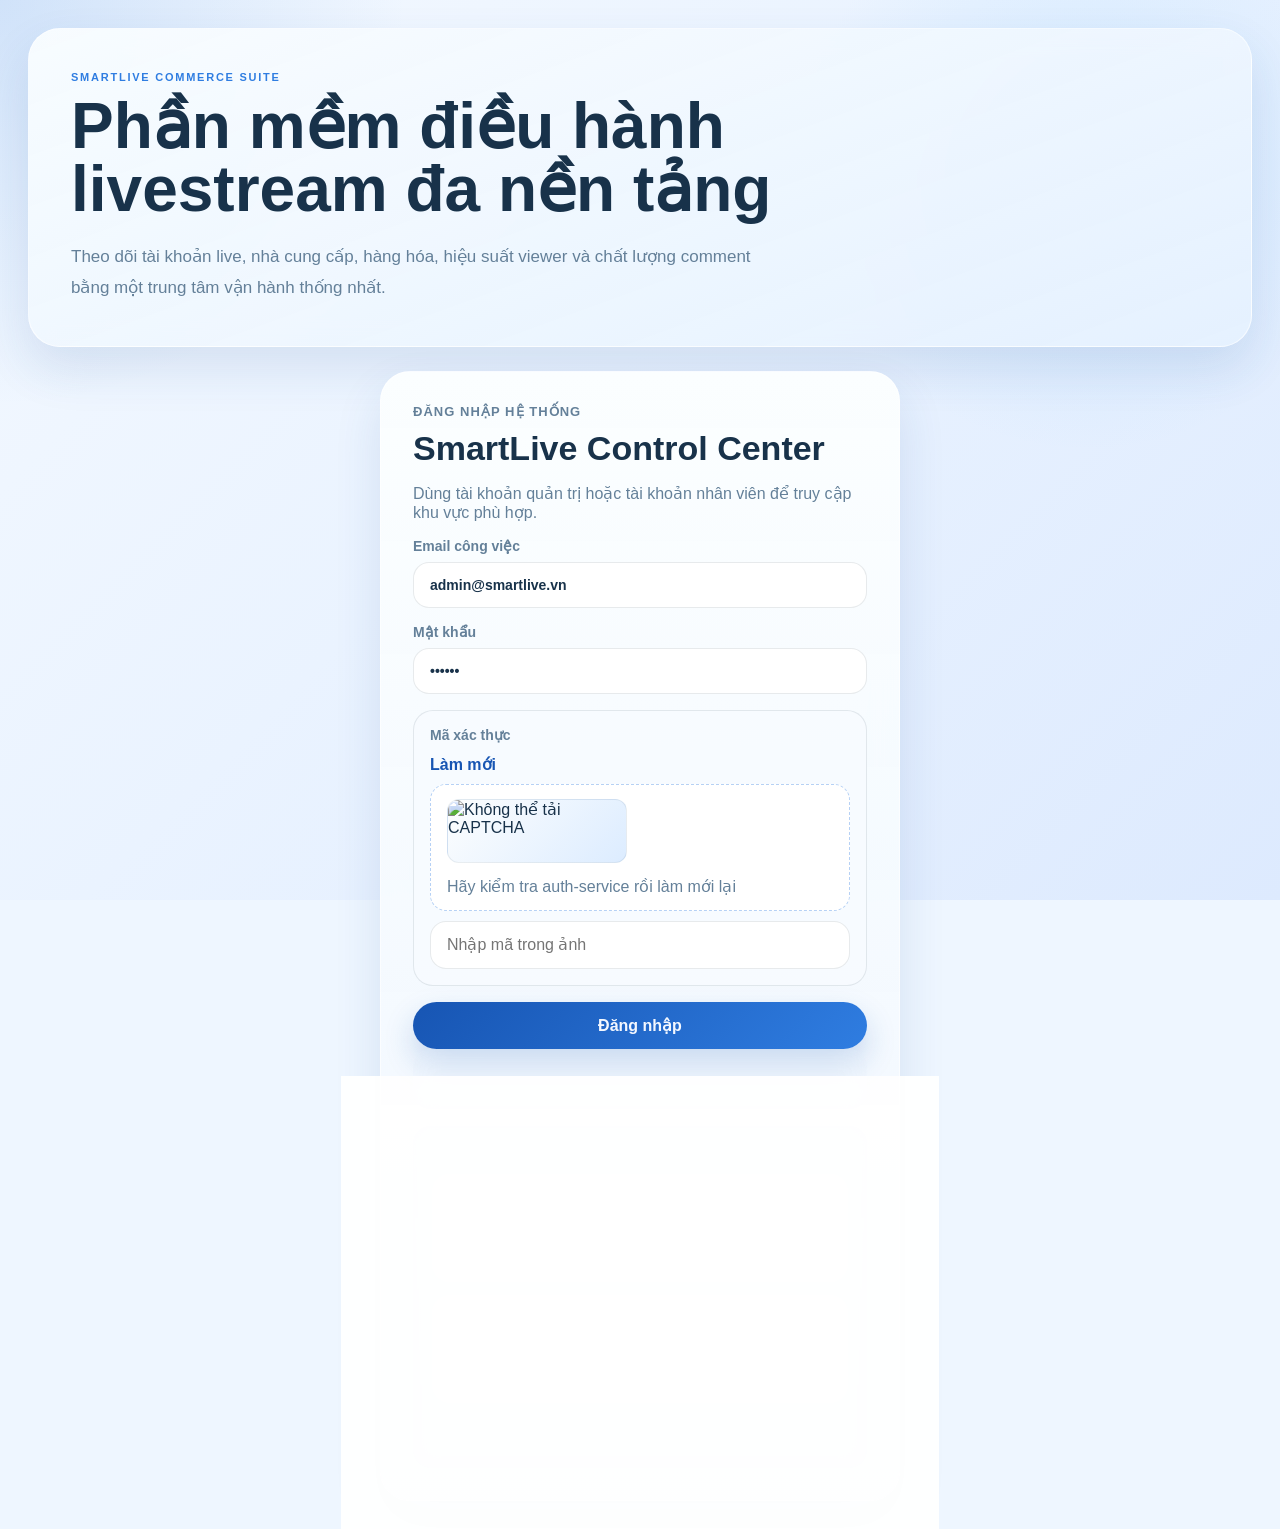
==== commit dc612408: "phân quyền user" ====
--- a/frontend/index.html
+++ b/frontend/index.html
@@ -12,15 +12,10 @@
   <section id="auth-screen" class="auth-screen">
     <div class="auth-brand-panel">
       <p class="eyebrow">SmartLive Commerce Suite</p>
-      <h1>Điều hành livestream đa nền tảng trong một màn hình duy nhất</h1>
+      <h1>Phần mềm điều hành livestream đa nền tảng</h1>
       <p class="auth-copy">
         Theo dõi tài khoản live, nhà cung cấp, hàng hóa, hiệu suất viewer và chất lượng comment bằng một trung tâm vận hành thống nhất.
       </p>
-      <div class="auth-metrics">
-        <article><strong>20</strong><span>phòng live đang hoạt động</span></article>
-        <article><strong>10</strong><span>sản phẩm chủ lực đang chạy</span></article>
-        <article><strong>12</strong><span>offer nhà cung cấp còn hiệu lực</span></article>
-      </div>
     </div>
 
     <div class="auth-form-panel">
@@ -28,156 +23,213 @@
         <div class="auth-header">
           <p class="auth-kicker">Đăng nhập hệ thống</p>
           <h2>SmartLive Control Center</h2>
-          <p>Dùng tài khoản quản trị để truy cập dashboard vận hành nội bộ.</p>
+          <p>Dùng tài khoản quản trị hoặc tài khoản nhân viên để truy cập khu vực phù hợp.</p>
         </div>
         <form id="login-form" class="stack">
           <label>Email công việc<input id="login-email" type="email" value="admin@smartlive.vn" autocomplete="username" /></label>
           <label>Mật khẩu<input id="login-password" type="password" value="123456" autocomplete="current-password" /></label>
+          <div class="captcha-block">
+            <div class="captcha-head">
+              <label for="captcha-answer">Mã xác thực</label>
+              <button id="refresh-captcha" type="button" class="text-btn">Làm mới</button>
+            </div>
+            <div class="captcha-challenge">
+              <img id="captcha-image" alt="CAPTCHA đăng nhập" />
+              <span id="captcha-expiry" class="muted">Còn 30 giây</span>
+            </div>
+            <input id="captcha-answer" type="text" autocomplete="off" placeholder="Nhập mã trong ảnh" maxlength="5" />
+          </div>
           <button type="submit" class="primary-btn">Đăng nhập</button>
         </form>
         <div id="login-result" class="inline-note muted">Thông tin phiên đăng nhập sẽ hiển thị tại đây.</div>
         <div class="demo-credentials">
-          <span>Tài khoản demo</span>
-          <strong>admin@smartlive.vn</strong>
-          <small>Mật khẩu: 123456</small>
+          <span>Tài khoản hệ thống</span>
+          <div class="demo-account-grid">
+            <button
+              type="button"
+              class="demo-account-btn"
+              data-demo-email="admin@smartlive.vn"
+              data-demo-password="123456"
+            >
+              <strong>Admin</strong>
+              <small>admin@smartlive.vn</small>
+              <small>Mật khẩu: 123456</small>
+            </button>
+            <button
+              type="button"
+              class="demo-account-btn"
+              data-demo-email="staff@smartlive.vn"
+              data-demo-password="staff01"
+            >
+              <strong>Nhân viên</strong>
+              <small>staff@smartlive.vn</small>
+              <small>Mật khẩu: staff01</small>
+            </button>
+          </div>
+          <small>Thông tin tài khoản nhân viên còn lại chỉ hiển thị trong khu vực quản trị của admin.</small>
         </div>
       </div>
     </div>
   </section>
 
   <section id="dashboard-screen" class="dashboard-screen hidden">
-    <aside class="sidebar">
-      <div>
-        <p class="eyebrow">SmartLive</p>
-        <h2>Control Center</h2>
-      </div>
-      <nav class="sidebar-nav">
-        <button class="nav-link active" data-tab="overview">Tổng quan</button>
-        <button class="nav-link" data-tab="accounts">Phòng live</button>
-        <button class="nav-link" data-tab="catalog">Hàng hóa</button>
-        <button class="nav-link" data-tab="suppliers">Nhà cung cấp</button>
-        <button class="nav-link" data-tab="ai-tools">Công cụ AI</button>
-      </nav>
-      <div class="sidebar-footer">
-        <div class="profile-chip">
-          <strong id="sidebar-user-name">Chưa đăng nhập</strong>
-          <span id="sidebar-user-role">Khách</span>
-        </div>
-        <button id="logout-btn" class="ghost-btn">Đăng xuất</button>
-      </div>
-    </aside>
-
-    <main class="workspace">
-      <header class="topbar">
+    <main class="dashboard-shell">
+      <header class="topbar dashboard-topbar">
         <div>
           <p class="eyebrow">Bảng điều khiển vận hành</p>
           <h1>Dashboard nội bộ SmartLive</h1>
           <p id="topbar-subtitle" class="topbar-subtitle">Đăng nhập để bắt đầu phiên làm việc.</p>
         </div>
-        <div class="topbar-status">
-          <div class="status-pill"><span>Gateway</span><strong id="gateway-status">Chờ đăng nhập</strong></div>
-          <div class="status-pill"><span>Dịch vụ lõi</span><strong id="ai-status">Chờ đăng nhập</strong></div>
-          <div class="status-pill"><span>Phiên hiện tại</span><strong id="user-status">Chưa đăng nhập</strong></div>
+        <div class="topbar-actions">
+          <div class="profile-chip topbar-profile">
+            <strong id="sidebar-user-name">Chưa đăng nhập</strong>
+            <span id="sidebar-user-role">Khách</span>
+          </div>
+          <button id="logout-btn" class="ghost-btn topbar-logout">Đăng xuất</button>
         </div>
       </header>
 
-      <section id="tab-overview" class="tab-panel active">
-        <div class="hero-overview">
-          <div class="hero-copy-card">
-            <h3>Hiệu suất vận hành hôm nay</h3>
-            <p id="overview-highlight">Đăng nhập để xem dữ liệu vận hành theo thời gian thực.</p>
-          </div>
-          <div id="kpi-grid" class="kpi-grid muted">Thông tin KPI sẽ hiển thị sau khi đăng nhập.</div>
-        </div>
-        <div class="content-grid two-wide">
-          <section class="panel">
-            <div class="panel-header">
-              <h2>Nền tảng đang hoạt động</h2>
-              <p>Theo dõi nhanh sức tải viewer và mức độ lag trung bình trên từng nền tảng.</p>
+      <section id="menu-screen" class="menu-screen">
+        <div class="menu-grid">
+          <button class="menu-card" data-tab="overview">
+            <span>Tổng quan</span>
+            <strong>Hiệu suất hệ thống</strong>
+            <p>Xem KPI vận hành, trạng thái dịch vụ và phiên hiện tại.</p>
+          </button>
+          <button class="menu-card" data-tab="accounts">
+            <span>Phòng live</span>
+            <strong>Tài khoản và phân công</strong>
+            <p>Xem room livestream, tài khoản live, nhân viên phụ trách và thông tin quản trị.</p>
+          </button>
+          <button class="menu-card" data-tab="catalog">
+            <span>Hàng hóa</span>
+            <strong>Sản phẩm và offer</strong>
+            <p>Theo dõi danh mục bán hàng, giá bán, tồn kho và ưu đãi đang chạy.</p>
+          </button>
+          <button class="menu-card" data-tab="suppliers">
+            <span>Nhà cung cấp</span>
+            <strong>Đối tác nhập hàng</strong>
+            <p>Xem đầu mối liên hệ, lead time và năng lực cung ứng của từng đối tác.</p>
+          </button>
+          <button class="menu-card" data-tab="ai-tools">
+            <span>Công cụ AI</span>
+            <strong>Phân tích và điều phối</strong>
+            <p>Phân tích comment và cân bằng viewer giữa các phòng live.</p>
+          </button>
+        </div>
+      </section>
+
+      <section id="detail-screen" class="detail-screen hidden">
+        <button id="back-to-menu-btn" class="floating-back-btn" type="button">Quay lại</button>
+
+        <section id="tab-overview" class="tab-panel active hidden">
+          <div class="hero-overview">
+            <div class="hero-copy-card">
+              <h3>Hiệu suất vận hành hôm nay</h3>
+              <p id="overview-highlight">Đăng nhập để xem dữ liệu vận hành theo thời gian thực.</p>
             </div>
-            <div id="platform-summary" class="stats-grid muted">Vui lòng đăng nhập để xem thống kê nền tảng.</div>
-          </section>
-          <section class="panel">
-            <div class="panel-header">
-              <h2>Tình trạng phiên làm việc</h2>
-              <p>Thông tin user đăng nhập và trạng thái hệ thống dùng cho vận hành.</p>
-            </div>
-            <div id="session-card" class="result-card muted">Phiên làm việc chưa được khởi tạo.</div>
-          </section>
-        </div>
-      </section>
-
-      <section id="tab-accounts" class="tab-panel hidden">
-        <div class="content-grid two-wide">
-          <section class="panel panel-span-2">
-            <div class="panel-header split">
-              <div>
-                <h2>Phòng livestream</h2>
-                <p>Danh sách phòng live, người phụ trách, kho xử lý và sức tải theo từng nền tảng.</p>
-              </div>
-              <div class="panel-badge">Realtime operations</div>
-            </div>
-            <form id="account-form" class="stack compact-form">
-              <div class="form-grid four-cols">
-                <label>Tên phòng live<input id="account-name" placeholder="TikTok Beauty Flash 11" /></label>
-                <label>Nền tảng<select id="account-platform"><option value="tiktok">TikTok</option><option value="facebook">Facebook</option></select></label>
-                <label>Username<input id="account-username" placeholder="smartlive_tt_room_11" /></label>
-                <label>Host chính<input id="account-owner" placeholder="Hà My" /></label>
-                <label>Liên hệ dự phòng<input id="account-backup" placeholder="0909 000 111" /></label>
-                <label>Kho xử lý<input id="account-warehouse" placeholder="Kho Tổng HCM" /></label>
-                <label>Ca trực<input id="account-shift" placeholder="Ca tối" /></label>
-                <label>Stream URL<input id="account-stream-url" placeholder="https://tiktok.com/@smartlive_tt_room_11/live" /></label>
-                <label>Viewer hiện tại<input id="account-viewers" type="number" min="0" value="350" /></label>
-                <label>Sức chứa tối đa<input id="account-capacity" type="number" min="1" value="1400" /></label>
-                <label>Tỷ lệ tương tác<input id="account-engagement" type="number" min="0" max="1" step="0.01" value="0.62" /></label>
-                <label>Tín hiệu lag<input id="account-lag" type="number" min="0" max="1" step="0.01" value="0.14" /></label>
-                <label>Trạng thái<select id="account-status"><option value="active">Hoạt động</option><option value="stable">Ổn định</option><option value="warning">Cảnh báo</option></select></label>
-              </div>
-              <button type="submit" class="primary-btn">Tạo phòng livestream</button>
-            </form>
-            <div id="account-form-result" class="result-card muted">Bạn có thể thêm phòng live mới để cập nhật lại danh sách vận hành.</div>
-          </section>
-          <section class="panel panel-span-2">
-            <div class="panel-header"><h2>Danh sách tài khoản theo nền tảng</h2><p>Dữ liệu lấy trực tiếp từ backend sau khi đăng nhập.</p></div>
-            <div id="accounts-result" class="muted">Đăng nhập để xem danh sách tài khoản livestream.</div>
-          </section>
-        </div>
-      </section>
-
-      <section id="tab-catalog" class="tab-panel hidden">
-        <div class="content-grid two-wide">
-          <section class="panel"><div class="panel-header"><h2>Danh mục hàng hóa</h2><p>Sản phẩm chủ lực theo ngành hàng, giá bán và tồn kho hiện tại.</p></div><div id="products-result" class="muted">Đăng nhập để xem danh mục sản phẩm.</div></section>
-          <section class="panel"><div class="panel-header"><h2>Offer đang chạy</h2><p>Ưu đãi nhập hàng dành cho các room livestream đang hoạt động.</p></div><div id="offers-result" class="muted">Đăng nhập để xem các offer hiện hành.</div></section>
-        </div>
-      </section>
-
-      <section id="tab-suppliers" class="tab-panel hidden">
-        <section class="panel"><div class="panel-header"><h2>Nhà cung cấp</h2><p>Đánh giá năng lực giao hàng, đầu mối liên hệ và lead time cho từng đối tác.</p></div><div id="suppliers-result" class="muted">Đăng nhập để xem danh sách nhà cung cấp.</div></section>
-      </section>
-
-      <section id="tab-ai-tools" class="tab-panel hidden">
-        <div class="content-grid two-wide">
-          <section class="panel">
-            <div class="panel-header"><h2>AI phân tích comment</h2><p>Ưu tiên lead, đo sentiment và gợi ý hành động cho CSKH livestream.</p></div>
-            <form id="comment-form" class="stack">
-              <label>Nội dung comment<textarea id="comment-input" rows="5" placeholder="Ví dụ: Shop ơi cho mình chốt 2 serum giao về quận 7 nhé"></textarea></label>
-              <button type="submit" class="primary-btn">Phân tích comment</button>
-            </form>
-            <div id="comment-result" class="result-card muted">Kết quả phân tích sẽ xuất hiện tại đây sau khi đăng nhập.</div>
-          </section>
-          <section class="panel">
-            <div class="panel-header"><h2>AI cân bằng viewer</h2><p>Điều phối lượt xem về room phù hợp để giảm rủi ro lag khi traffic tăng đột biến.</p></div>
-            <form id="viewer-form" class="stack">
-              <label>Viewer mới dự kiến<input id="incoming-viewers" type="number" min="0" value="450" /></label>
-              <div class="account-grid selectors">
-                <label>Phòng live A<select id="account-a-select"></select></label>
-                <label>Phòng live B<select id="account-b-select"></select></label>
-              </div>
-              <button type="submit" class="primary-btn">Tính cân bằng viewer</button>
-            </form>
-            <div id="viewer-result" class="result-card muted">Đề xuất phân bổ viewer sẽ hiển thị tại đây sau khi đăng nhập.</div>
-          </section>
-        </div>
+            <div id="kpi-grid" class="kpi-grid muted">Thông tin KPI sẽ hiển thị sau khi đăng nhập.</div>
+          </div>
+          <div class="content-grid two-wide">
+            <section class="panel">
+              <div class="panel-header">
+                <h2>Nền tảng đang hoạt động</h2>
+                <p>Theo dõi nhanh sức tải viewer và mức độ lag trung bình trên từng nền tảng.</p>
+              </div>
+              <div id="platform-summary" class="stats-grid muted">Vui lòng đăng nhập để xem thống kê nền tảng.</div>
+            </section>
+            <section class="panel">
+              <div class="panel-header">
+                <h2>Tình trạng phiên làm việc</h2>
+                <p>Thông tin user đăng nhập và trạng thái hệ thống dùng cho vận hành.</p>
+              </div>
+              <div id="session-card" class="result-card muted">Phiên làm việc chưa được khởi tạo.</div>
+              <div class="topbar-status">
+                <div class="status-pill"><span>Trạng thái gateway</span><strong id="gateway-status">Chưa đăng nhập</strong></div>
+                <div class="status-pill"><span>Trạng thái dịch vụ</span><strong id="ai-status">Chưa đăng nhập</strong></div>
+                <div class="status-pill"><span>Phiên hiện tại</span><strong id="user-status">Chưa đăng nhập</strong></div>
+              </div>
+            </section>
+          </div>
+        </section>
+
+        <section id="tab-accounts" class="tab-panel hidden">
+          <div class="content-grid two-wide">
+            <section class="panel panel-span-2">
+              <div class="panel-header split">
+                <div>
+                  <h2>Phòng livestream</h2>
+                  <p>Danh sách phòng live, người phụ trách, kho xử lý và sức tải theo từng nền tảng.</p>
+                </div>
+                <div class="panel-badge">Realtime operations</div>
+              </div>
+              <form id="account-form" class="stack compact-form">
+                <div class="form-grid four-cols">
+                  <label>Tên phòng live<input id="account-name" placeholder="TikTok Beauty Flash 11" /></label>
+                  <label>Nền tảng<select id="account-platform"><option value="tiktok">TikTok</option><option value="facebook">Facebook</option></select></label>
+                  <label>Username<input id="account-username" placeholder="smartlive_tt_room_11" /></label>
+                  <label>Mật khẩu live<input id="account-password" value="live123" placeholder="live123" /></label>
+                  <label>Host chính<input id="account-owner" placeholder="Hà My" /></label>
+                  <label>Liên hệ dự phòng<input id="account-backup" placeholder="0909 000 111" /></label>
+                  <label>Kho xử lý<input id="account-warehouse" placeholder="Kho Tổng HCM" /></label>
+                  <label>Ca trực<input id="account-shift" placeholder="Ca tối" /></label>
+                  <label>Stream URL<input id="account-stream-url" placeholder="https://tiktok.com/@smartlive_tt_room_11/live" /></label>
+                  <label>Viewer hiện tại<input id="account-viewers" type="number" min="0" value="350" /></label>
+                  <label>Sức chứa tối đa<input id="account-capacity" type="number" min="1" value="1400" /></label>
+                  <label>Tỷ lệ tương tác<input id="account-engagement" type="number" min="0" max="1" step="0.01" value="0.62" /></label>
+                  <label>Tín hiệu lag<input id="account-lag" type="number" min="0" max="1" step="0.01" value="0.14" /></label>
+                  <label>Trạng thái<select id="account-status"><option value="active">Hoạt động</option><option value="stable">Ổn định</option><option value="warning">Cảnh báo</option></select></label>
+                </div>
+                <button type="submit" class="primary-btn">Tạo phòng livestream</button>
+              </form>
+              <div id="account-form-result" class="result-card muted">Bạn có thể thêm phòng live mới để cập nhật lại danh sách vận hành.</div>
+            </section>
+            <section class="panel panel-span-2">
+              <div class="panel-header"><h2>Danh sách tài khoản theo nền tảng</h2><p>Dữ liệu lấy trực tiếp từ backend sau khi đăng nhập.</p></div>
+              <div id="accounts-result" class="muted">Đăng nhập để xem danh sách tài khoản livestream.</div>
+            </section>
+            <section id="staff-credentials-panel" class="panel panel-span-2">
+              <div class="panel-header"><h2>Tài khoản nhân viên</h2><p>Danh sách email và mật khẩu của từng tài khoản nhân viên trong hệ thống.</p></div>
+              <div id="staff-credentials-result" class="muted">Đăng nhập bằng admin để xem tài khoản nhân viên.</div>
+            </section>
+          </div>
+        </section>
+
+        <section id="tab-catalog" class="tab-panel hidden">
+          <div class="content-grid two-wide">
+            <section class="panel"><div class="panel-header"><h2>Danh mục hàng hóa</h2><p>Sản phẩm chủ lực theo ngành hàng, giá bán và tồn kho hiện tại.</p></div><div id="products-result" class="muted">Đăng nhập để xem danh mục sản phẩm.</div></section>
+            <section class="panel"><div class="panel-header"><h2>Offer đang chạy</h2><p>Ưu đãi nhập hàng dành cho các room livestream đang hoạt động.</p></div><div id="offers-result" class="muted">Đăng nhập để xem các offer hiện hành.</div></section>
+          </div>
+        </section>
+
+        <section id="tab-suppliers" class="tab-panel hidden">
+          <section class="panel"><div class="panel-header"><h2>Nhà cung cấp</h2><p>Đánh giá năng lực giao hàng, đầu mối liên hệ và lead time cho từng đối tác.</p></div><div id="suppliers-result" class="muted">Đăng nhập để xem danh sách nhà cung cấp.</div></section>
+        </section>
+
+        <section id="tab-ai-tools" class="tab-panel hidden">
+          <div class="content-grid two-wide">
+            <section class="panel">
+              <div class="panel-header"><h2>AI phân tích comment</h2><p>Ưu tiên lead, đo sentiment và gợi ý hành động cho CSKH livestream.</p></div>
+              <form id="comment-form" class="stack">
+                <label>Nội dung comment<textarea id="comment-input" rows="5" placeholder="Ví dụ: Shop ơi cho mình chốt 2 serum giao về quận 7 nhé"></textarea></label>
+                <button type="submit" class="primary-btn">Phân tích comment</button>
+              </form>
+              <div id="comment-result" class="result-card muted">Kết quả phân tích sẽ xuất hiện tại đây sau khi đăng nhập.</div>
+            </section>
+            <section class="panel">
+              <div class="panel-header"><h2>AI cân bằng viewer</h2><p>Điều phối lượt xem về room phù hợp để giảm rủi ro lag khi traffic tăng đột biến.</p></div>
+              <form id="viewer-form" class="stack">
+                <label>Viewer mới dự kiến<input id="incoming-viewers" type="number" min="0" value="450" /></label>
+                <div class="account-grid selectors">
+                  <label>Phòng live A<select id="account-a-select"></select></label>
+                  <label>Phòng live B<select id="account-b-select"></select></label>
+                </div>
+                <button type="submit" class="primary-btn">Tính cân bằng viewer</button>
+              </form>
+              <div id="viewer-result" class="result-card muted">Đề xuất phân bổ viewer sẽ hiển thị tại đây sau khi đăng nhập.</div>
+            </section>
+          </div>
+        </section>
       </section>
     </main>
   </section>
--- a/frontend/styles.css
+++ b/frontend/styles.css
@@ -19,11 +19,11 @@
 .app-bg { position: fixed; inset: 0; background: radial-gradient(circle at top left, rgba(47, 125, 225, 0.18), transparent 26%), radial-gradient(circle at 85% 18%, rgba(111, 193, 255, 0.18), transparent 22%), linear-gradient(135deg, #f4f9ff 0%, #eaf3ff 45%, #ddeafe 100%); z-index: -1; }
 .eyebrow { margin: 0 0 12px; text-transform: uppercase; letter-spacing: 0.16em; font-size: 11px; font-weight: 700; color: var(--accent); }
 .auth-screen { min-height: 100vh; display: grid; grid-template-columns: 1.15fr 0.85fr; padding: 28px; gap: 24px; }
-.auth-brand-panel, .auth-card, .sidebar, .panel, .hero-copy-card, .status-pill, .profile-chip, .kpi-card, .product-card, .offer-card, .supplier-card, .account-table-card, .result-card, .inline-note, .demo-credentials { background: var(--panel); border: 1px solid rgba(255, 255, 255, 0.6); box-shadow: var(--shadow); backdrop-filter: blur(12px); }
+.auth-brand-panel, .auth-card, .panel, .hero-copy-card, .status-pill, .profile-chip, .kpi-card, .product-card, .offer-card, .supplier-card, .account-table-card, .result-card, .inline-note, .demo-credentials, .demo-account-btn, .menu-card { background: var(--panel); border: 1px solid rgba(255, 255, 255, 0.6); box-shadow: var(--shadow); backdrop-filter: blur(12px); }
 .auth-brand-panel { border-radius: 32px; padding: 42px; display: flex; flex-direction: column; justify-content: center; background: linear-gradient(160deg, rgba(248, 252, 255, 0.98), rgba(229, 241, 255, 0.92)); }
 .auth-brand-panel h1 { margin: 0; font-size: clamp(40px, 5vw, 72px); line-height: 0.98; max-width: 820px; }
 .auth-copy { max-width: 680px; margin: 22px 0 0; font-size: 17px; line-height: 1.8; color: var(--muted); }
-.auth-metrics, .kpi-grid, .stats-grid, .content-grid, .form-grid, .account-grid, .product-grid, .offer-grid, .supplier-grid, .account-cards { display: grid; gap: 16px; }
+.auth-metrics, .kpi-grid, .stats-grid, .content-grid, .form-grid, .account-grid, .product-grid, .offer-grid, .supplier-grid, .account-cards, .credential-grid { display: grid; gap: 16px; }
 .auth-metrics { margin-top: 30px; grid-template-columns: repeat(3, 1fr); }
 .auth-metrics article { border-radius: 20px; padding: 18px; background: rgba(249, 252, 255, 0.98); border: 1px solid var(--line); }
 .auth-metrics strong { display: block; font-size: 28px; }
@@ -38,23 +38,44 @@
 input, select, textarea, button { font: inherit; }
 input, select, textarea { width: 100%; padding: 14px 16px; border-radius: 16px; border: 1px solid var(--line); background: rgba(255, 255, 255, 0.98); color: var(--ink); }
 input:focus, select:focus, textarea:focus { outline: 2px solid rgba(47, 125, 225, 0.18); border-color: rgba(47, 125, 225, 0.48); }
-.primary-btn, .ghost-btn, .nav-link { border: 0; cursor: pointer; transition: transform 160ms ease, opacity 160ms ease, background 160ms ease; }
+.primary-btn, .ghost-btn, .menu-card { border: 0; cursor: pointer; transition: transform 160ms ease, opacity 160ms ease, background 160ms ease; }
+.text-btn { border: 0; padding: 0; background: transparent; color: var(--accent-strong); font-weight: 700; cursor: pointer; }
 .primary-btn { border-radius: 999px; padding: 14px 22px; background: linear-gradient(135deg, var(--accent-strong), var(--accent)); color: #f4f8ff; font-weight: 700; box-shadow: 0 14px 30px rgba(23, 85, 179, 0.22); }
-.primary-btn:hover, .ghost-btn:hover, .nav-link:hover { transform: translateY(-1px); }
+.primary-btn:hover, .ghost-btn:hover, .menu-card:hover { transform: translateY(-1px); }
+.text-btn:hover { opacity: 0.8; }
 .inline-note, .demo-credentials, .result-card { border-radius: 18px; padding: 16px 18px; line-height: 1.6; }
+.captcha-block { display: grid; gap: 10px; padding: 16px; border-radius: 20px; border: 1px solid var(--line); background: rgba(247, 251, 255, 0.88); }
+.captcha-head { display: flex; align-items: center; justify-content: space-between; gap: 12px; }
+.captcha-head label { gap: 0; }
+.captcha-challenge { display: flex; align-items: center; justify-content: space-between; gap: 14px; padding: 14px 16px; border-radius: 16px; background: rgba(255, 255, 255, 0.96); border: 1px dashed rgba(47, 125, 225, 0.35); }
+.captcha-challenge img { width: 180px; max-width: 100%; height: 64px; border-radius: 12px; border: 1px solid rgba(24, 50, 74, 0.08); object-fit: cover; background: linear-gradient(135deg, #fdfefe, #dcecff); }
 .demo-credentials { margin-top: 18px; display: grid; gap: 4px; }
 .demo-credentials span, .kpi-card span, .tag { text-transform: uppercase; letter-spacing: 0.08em; font-size: 12px; font-weight: 700; }
 .demo-credentials span, .kpi-card span { color: var(--accent-strong); }
-.dashboard-screen { min-height: 100vh; display: grid; grid-template-columns: 280px 1fr; gap: 24px; padding: 22px; }
-.sidebar { border-radius: 30px; padding: 28px 22px; display: flex; flex-direction: column; justify-content: space-between; background: linear-gradient(180deg, rgba(247, 252, 255, 0.96), rgba(231, 242, 255, 0.92)); }
-.sidebar h2 { margin: 0; font-size: 30px; }
-.sidebar-nav { display: grid; gap: 10px; margin-top: 28px; }
-.nav-link { text-align: left; padding: 14px 16px; border-radius: 16px; background: rgba(252, 254, 255, 0.96); color: var(--ink); font-weight: 700; }
-.nav-link.active { background: linear-gradient(135deg, rgba(47, 125, 225, 0.18), rgba(184, 218, 255, 0.72)); color: var(--accent-strong); }
+.demo-account-grid { display: grid; grid-template-columns: repeat(2, 1fr); gap: 12px; margin: 8px 0 2px; }
+.demo-account-btn { border-radius: 18px; padding: 16px; text-align: left; cursor: pointer; transition: transform 160ms ease, border-color 160ms ease, background 160ms ease; }
+.demo-account-btn strong, .demo-account-btn small { display: block; }
+.demo-account-btn strong { color: var(--ink); font-size: 16px; margin-bottom: 6px; }
+.demo-account-btn small { color: var(--muted); }
+.demo-account-btn:hover { transform: translateY(-1px); border-color: rgba(47, 125, 225, 0.4); background: linear-gradient(180deg, rgba(255, 255, 255, 0.98), rgba(232, 242, 255, 0.94)); }
+.dashboard-screen { min-height: 100vh; padding: 22px; }
+.dashboard-shell, .workspace, .tab-panel, .detail-screen, .menu-screen { display: grid; gap: 22px; }
+.dashboard-topbar { align-items: center; }
+.topbar-actions { display: flex; gap: 14px; align-items: center; justify-content: flex-end; }
+.topbar-profile { min-width: 220px; margin-bottom: 0; }
+.topbar-logout { width: auto; min-width: 140px; }
+.menu-header { padding: 20px 24px; }
+.menu-grid { display: grid; grid-template-columns: repeat(2, 1fr); gap: 18px; }
+.menu-card { border-radius: 28px; padding: 24px; text-align: left; background: linear-gradient(180deg, rgba(251, 254, 255, 0.98), rgba(235, 245, 255, 0.94)); }
+.menu-card span { display: block; color: var(--accent-strong); text-transform: uppercase; letter-spacing: 0.08em; font-size: 12px; font-weight: 700; }
+.menu-card strong { display: block; margin-top: 10px; color: var(--ink); font-size: 28px; }
+.menu-card p { margin: 12px 0 0; color: var(--muted); line-height: 1.7; }
+.detail-screen { position: relative; }
+.floating-back-btn { position: fixed; right: 24px; bottom: 24px; z-index: 20; border: 0; border-radius: 999px; padding: 14px 20px; background: linear-gradient(135deg, var(--accent-strong), var(--accent)); color: #f4f8ff; font-weight: 700; box-shadow: 0 14px 30px rgba(23, 85, 179, 0.22); cursor: pointer; }
+.floating-back-btn:hover { transform: translateY(-1px); }
 .profile-chip { border-radius: 18px; padding: 14px; margin-bottom: 12px; }
 .profile-chip strong, .status-pill strong, .kpi-card strong { display: block; }
 .ghost-btn { width: 100%; border-radius: 16px; padding: 12px 14px; background: rgba(24, 50, 74, 0.06); color: var(--ink); font-weight: 700; }
-.workspace, .tab-panel { display: grid; gap: 22px; }
 .topbar { display: flex; justify-content: space-between; gap: 18px; align-items: flex-start; }
 .topbar h1 { margin: 0; font-size: clamp(32px, 4vw, 50px); line-height: 1.02; }
 .topbar-subtitle { margin: 12px 0 0; line-height: 1.7; }
@@ -78,6 +99,11 @@
 .account-table-card, .product-card, .offer-card, .supplier-card { border-radius: 22px; padding: 18px; }
 .account-table-card h3, .product-card h3, .offer-card h3, .supplier-card h3 { margin: 0; font-size: 20px; }
 .table-meta, .product-meta, .offer-meta, .supplier-meta { display: grid; gap: 8px; margin-top: 14px; }
+.credential-grid { grid-template-columns: repeat(2, 1fr); margin-top: 16px; }
+.credential-card { border-radius: 18px; padding: 14px 16px; background: rgba(247, 251, 255, 0.92); border: 1px solid var(--line); }
+.credential-card span { display: block; margin-bottom: 8px; color: var(--accent-strong); text-transform: uppercase; letter-spacing: 0.08em; font-size: 12px; font-weight: 700; }
+.credential-card strong, .credential-card small { display: block; }
+.credential-card small { margin-top: 4px; color: var(--muted); }
 .result-list { margin: 12px 0 0; padding-left: 18px; }
 .result-list li { margin-bottom: 6px; }
 .tag { display: inline-flex; align-items: center; gap: 6px; border-radius: 999px; padding: 6px 10px; background: rgba(24, 50, 74, 0.06); }
@@ -88,8 +114,13 @@
 .risk-medium { color: var(--warning); }
 .risk-high, .risk-critical { color: var(--danger); }
 @media (max-width: 1280px) {
-  .auth-screen, .dashboard-screen, .hero-overview, .content-grid.two-wide, .topbar, .stats-grid, .kpi-grid, .form-grid.four-cols, .account-cards, .product-grid, .offer-grid, .supplier-grid, .topbar-status, .auth-metrics { grid-template-columns: 1fr; }
-  .dashboard-screen { grid-template-columns: 1fr; }
+  .auth-screen, .hero-overview, .content-grid.two-wide, .topbar, .stats-grid, .kpi-grid, .form-grid.four-cols, .account-cards, .product-grid, .offer-grid, .supplier-grid, .topbar-status, .auth-metrics, .menu-grid { grid-template-columns: 1fr; }
   .topbar-status { min-width: 0; }
   .panel-span-2 { grid-column: auto; }
+  .captcha-challenge, .captcha-head { align-items: flex-start; flex-direction: column; }
+  .demo-account-grid { grid-template-columns: 1fr; }
+  .credential-grid { grid-template-columns: 1fr; }
+  .topbar-actions { flex-direction: column; align-items: stretch; }
+  .topbar-profile, .topbar-logout { min-width: 0; width: 100%; }
+  .floating-back-btn { right: 16px; bottom: 16px; }
 }
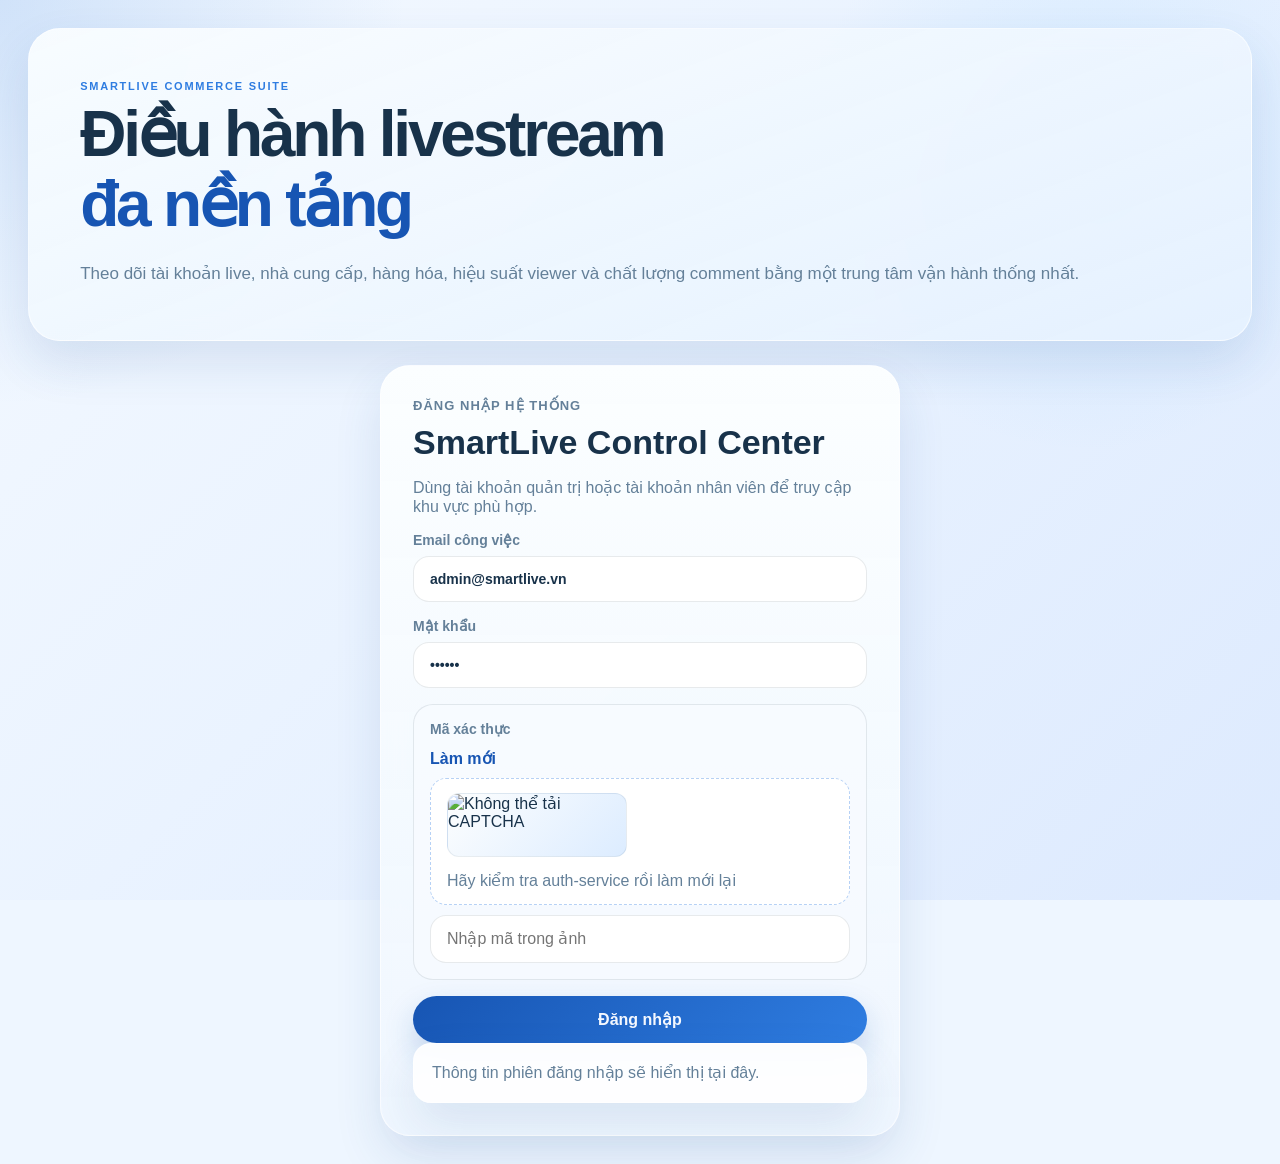
==== commit 85380601: "kết nối databricks" ====
--- a/frontend/index.html
+++ b/frontend/index.html
@@ -12,7 +12,10 @@
   <section id="auth-screen" class="auth-screen">
     <div class="auth-brand-panel">
       <p class="eyebrow">SmartLive Commerce Suite</p>
-      <h1>Phần mềm điều hành livestream đa nền tảng</h1>
+      <h1 class="auth-hero-title">
+        <span>Điều hành livestream</span>
+        <span>đa nền tảng</span>
+      </h1>
       <p class="auth-copy">
         Theo dõi tài khoản live, nhà cung cấp, hàng hóa, hiệu suất viewer và chất lượng comment bằng một trung tâm vận hành thống nhất.
       </p>
@@ -42,7 +45,7 @@
           <button type="submit" class="primary-btn">Đăng nhập</button>
         </form>
         <div id="login-result" class="inline-note muted">Thông tin phiên đăng nhập sẽ hiển thị tại đây.</div>
-        <div class="demo-credentials">
+        <div class="demo-credentials hidden" aria-hidden="true">
           <span>Tài khoản hệ thống</span>
           <div class="demo-account-grid">
             <button
@@ -155,13 +158,51 @@
 
         <section id="tab-accounts" class="tab-panel hidden">
           <div class="content-grid two-wide">
-            <section class="panel panel-span-2">
+            <section id="admin-account-mode-panel" class="panel panel-span-2 hidden">
+              <div class="panel-header">
+                <h2>Phòng live</h2>
+                <p>Chọn chế độ xem nhanh phân công staff hoặc chuyển sang khu vực thêm, xóa và chỉnh sửa tài khoản.</p>
+              </div>
+              <div class="admin-account-switcher">
+                <button type="button" class="switcher-btn is-active" data-admin-account-mode="view">Xem tài khoản</button>
+                <button type="button" class="switcher-btn" data-admin-account-mode="manage">Chỉnh sửa tài khoản</button>
+              </div>
+            </section>
+
+            <section id="staff-assignment-panel" class="panel panel-span-2 hidden">
               <div class="panel-header split">
                 <div>
-                  <h2>Phòng livestream</h2>
-                  <p>Danh sách phòng live, người phụ trách, kho xử lý và sức tải theo từng nền tảng.</p>
-                </div>
-                <div class="panel-badge">Realtime operations</div>
+                  <h2>Xem tài khoản staff</h2>
+                  <p>Nhập tên staff để lọc nhanh, sau đó bấm vào từng người để xem room đang phụ trách, ca trực và nơi xử lý.</p>
+                </div>
+                <div class="panel-badge">Staff directory</div>
+              </div>
+              <div class="staff-search-bar">
+                <label for="staff-search-input">Tìm kiếm staff</label>
+                <input id="staff-search-input" type="search" placeholder="Ví dụ: tram, my, han..." />
+              </div>
+              <div id="staff-assignment-result" class="muted">Đăng nhập bằng admin để xem danh sách staff.</div>
+            </section>
+
+            <section id="manage-account-switcher-panel" class="panel panel-span-2 hidden">
+              <div class="panel-header">
+                <h2>Chỉnh sửa tài khoản</h2>
+                <p>Chọn đúng nhóm thao tác để tiếp cận nhanh hơn: thêm room mới, quản lý room đang có hoặc quản trị staff.</p>
+              </div>
+              <div class="admin-account-switcher">
+                <button type="button" class="switcher-btn is-active" data-manage-account-section="room-create">Thêm phòng live</button>
+                <button type="button" class="switcher-btn" data-manage-account-section="room-list">Danh sách room</button>
+                <button type="button" class="switcher-btn" data-manage-account-section="staff">Tài khoản staff</button>
+              </div>
+            </section>
+
+            <section id="account-form-panel-section" class="panel panel-span-2">
+              <div class="panel-header split">
+                <div>
+                  <h2>Thêm phòng livestream</h2>
+                  <p>Tạo room mới để đưa vào hệ thống vận hành và gán thông tin ca trực, kho xử lý.</p>
+                </div>
+                <div class="panel-badge">Add live room</div>
               </div>
               <form id="account-form" class="stack compact-form">
                 <div class="form-grid four-cols">
@@ -184,12 +225,29 @@
               </form>
               <div id="account-form-result" class="result-card muted">Bạn có thể thêm phòng live mới để cập nhật lại danh sách vận hành.</div>
             </section>
-            <section class="panel panel-span-2">
-              <div class="panel-header"><h2>Danh sách tài khoản theo nền tảng</h2><p>Dữ liệu lấy trực tiếp từ backend sau khi đăng nhập.</p></div>
+
+            <section id="accounts-list-panel" class="panel panel-span-2">
+              <div class="panel-header">
+                <h2>Danh sách room đang quản lý</h2>
+                <p>Admin có thể xem nhanh trạng thái phòng live và xóa những room không còn sử dụng.</p>
+              </div>
               <div id="accounts-result" class="muted">Đăng nhập để xem danh sách tài khoản livestream.</div>
             </section>
+
             <section id="staff-credentials-panel" class="panel panel-span-2">
-              <div class="panel-header"><h2>Tài khoản nhân viên</h2><p>Danh sách email và mật khẩu của từng tài khoản nhân viên trong hệ thống.</p></div>
+              <div class="panel-header"><h2>Chỉnh sửa tài khoản staff</h2><p>Thêm staff mới theo mã staff duy nhất, đồng thời đổi mật khẩu hoặc xóa từng tài khoản khi cần.</p></div>
+              <form id="staff-create-form" class="stack compact-form">
+                <div class="form-grid four-cols">
+                  <label>Mã staff<input id="staff-code" placeholder="STF005" /></label>
+                  <label>Họ và tên<input id="staff-full-name" placeholder="Nguyen Minh Anh" /></label>
+                  <label>Email công việc<input id="staff-email" type="email" placeholder="staff05@smartlive.vn" /></label>
+                  <label>Mật khẩu<input id="staff-password" value="staff05" placeholder="staff05" /></label>
+                  <label>Số điện thoại<input id="staff-phone" placeholder="0909 000 006" /></label>
+                  <label>Bộ phận<input id="staff-department" placeholder="Van hanh livestream" /></label>
+                </div>
+                <button type="submit" class="primary-btn">Tạo tài khoản staff</button>
+              </form>
+              <div id="staff-create-result" class="result-card muted">Mỗi staff cần một mã duy nhất. Nếu mã đã tồn tại, chỉ có thể tạo lại sau khi xóa tài khoản cũ.</div>
               <div id="staff-credentials-result" class="muted">Đăng nhập bằng admin để xem tài khoản nhân viên.</div>
             </section>
           </div>
--- a/frontend/styles.css
+++ b/frontend/styles.css
@@ -14,15 +14,18 @@
 * { box-sizing: border-box; }
 body { margin: 0; min-height: 100vh; font-family: "Segoe UI", Tahoma, Geneva, Verdana, sans-serif; color: var(--ink); background: var(--bg); }
 .hidden { display: none !important; }
+body.auth-locked { overflow: hidden; }
 body.auth-locked #dashboard-screen { display: none !important; }
 body.auth-locked #auth-screen { display: grid !important; }
 .app-bg { position: fixed; inset: 0; background: radial-gradient(circle at top left, rgba(47, 125, 225, 0.18), transparent 26%), radial-gradient(circle at 85% 18%, rgba(111, 193, 255, 0.18), transparent 22%), linear-gradient(135deg, #f4f9ff 0%, #eaf3ff 45%, #ddeafe 100%); z-index: -1; }
 .eyebrow { margin: 0 0 12px; text-transform: uppercase; letter-spacing: 0.16em; font-size: 11px; font-weight: 700; color: var(--accent); }
-.auth-screen { min-height: 100vh; display: grid; grid-template-columns: 1.15fr 0.85fr; padding: 28px; gap: 24px; }
+.auth-screen { height: 100vh; display: grid; grid-template-columns: 1.15fr 0.85fr; padding: 28px; gap: 24px; overflow: hidden; }
 .auth-brand-panel, .auth-card, .panel, .hero-copy-card, .status-pill, .profile-chip, .kpi-card, .product-card, .offer-card, .supplier-card, .account-table-card, .result-card, .inline-note, .demo-credentials, .demo-account-btn, .menu-card { background: var(--panel); border: 1px solid rgba(255, 255, 255, 0.6); box-shadow: var(--shadow); backdrop-filter: blur(12px); }
-.auth-brand-panel { border-radius: 32px; padding: 42px; display: flex; flex-direction: column; justify-content: center; background: linear-gradient(160deg, rgba(248, 252, 255, 0.98), rgba(229, 241, 255, 0.92)); }
-.auth-brand-panel h1 { margin: 0; font-size: clamp(40px, 5vw, 72px); line-height: 0.98; max-width: 820px; }
-.auth-copy { max-width: 680px; margin: 22px 0 0; font-size: 17px; line-height: 1.8; color: var(--muted); }
+.auth-brand-panel { border-radius: 32px; padding: clamp(34px, 4vw, 52px); display: flex; flex-direction: column; justify-content: center; background: linear-gradient(160deg, rgba(248, 252, 255, 0.98), rgba(229, 241, 255, 0.92)); }
+.auth-hero-title { margin: 0; max-width: 760px; display: grid; gap: 8px; font-size: clamp(44px, 5.6vw, 84px); line-height: 0.92; letter-spacing: -0.05em; text-wrap: balance; }
+.auth-hero-title span { display: block; }
+.auth-hero-title span:last-child { color: var(--accent-strong); }
+.auth-copy { max-width: 620px; margin: 24px 0 0; font-size: 18px; line-height: 1.75; color: var(--muted); text-wrap: pretty; }
 .auth-metrics, .kpi-grid, .stats-grid, .content-grid, .form-grid, .account-grid, .product-grid, .offer-grid, .supplier-grid, .account-cards, .credential-grid { display: grid; gap: 16px; }
 .auth-metrics { margin-top: 30px; grid-template-columns: repeat(3, 1fr); }
 .auth-metrics article { border-radius: 20px; padding: 18px; background: rgba(249, 252, 255, 0.98); border: 1px solid var(--line); }
@@ -49,15 +52,8 @@
 .captcha-head label { gap: 0; }
 .captcha-challenge { display: flex; align-items: center; justify-content: space-between; gap: 14px; padding: 14px 16px; border-radius: 16px; background: rgba(255, 255, 255, 0.96); border: 1px dashed rgba(47, 125, 225, 0.35); }
 .captcha-challenge img { width: 180px; max-width: 100%; height: 64px; border-radius: 12px; border: 1px solid rgba(24, 50, 74, 0.08); object-fit: cover; background: linear-gradient(135deg, #fdfefe, #dcecff); }
-.demo-credentials { margin-top: 18px; display: grid; gap: 4px; }
-.demo-credentials span, .kpi-card span, .tag { text-transform: uppercase; letter-spacing: 0.08em; font-size: 12px; font-weight: 700; }
-.demo-credentials span, .kpi-card span { color: var(--accent-strong); }
-.demo-account-grid { display: grid; grid-template-columns: repeat(2, 1fr); gap: 12px; margin: 8px 0 2px; }
-.demo-account-btn { border-radius: 18px; padding: 16px; text-align: left; cursor: pointer; transition: transform 160ms ease, border-color 160ms ease, background 160ms ease; }
-.demo-account-btn strong, .demo-account-btn small { display: block; }
-.demo-account-btn strong { color: var(--ink); font-size: 16px; margin-bottom: 6px; }
-.demo-account-btn small { color: var(--muted); }
-.demo-account-btn:hover { transform: translateY(-1px); border-color: rgba(47, 125, 225, 0.4); background: linear-gradient(180deg, rgba(255, 255, 255, 0.98), rgba(232, 242, 255, 0.94)); }
+.kpi-card span, .tag { text-transform: uppercase; letter-spacing: 0.08em; font-size: 12px; font-weight: 700; }
+.kpi-card span { color: var(--accent-strong); }
 .dashboard-screen { min-height: 100vh; padding: 22px; }
 .dashboard-shell, .workspace, .tab-panel, .detail-screen, .menu-screen { display: grid; gap: 22px; }
 .dashboard-topbar { align-items: center; }
@@ -94,16 +90,39 @@
 .panel-span-2 { grid-column: span 2; }
 .panel-header.split { display: flex; justify-content: space-between; gap: 16px; align-items: flex-start; }
 .panel-badge { border-radius: 999px; background: rgba(47, 125, 225, 0.14); color: var(--accent-strong); padding: 10px 14px; font-size: 12px; font-weight: 700; text-transform: uppercase; letter-spacing: 0.08em; }
+.admin-account-switcher { display: grid; grid-template-columns: repeat(2, minmax(0, 1fr)); gap: 14px; }
+.switcher-btn { border: 1px solid rgba(47, 125, 225, 0.2); border-radius: 20px; padding: 18px 20px; background: rgba(247, 251, 255, 0.9); color: var(--ink); font-weight: 700; cursor: pointer; transition: transform 160ms ease, background 160ms ease, color 160ms ease, border-color 160ms ease; }
+.switcher-btn.is-active { background: linear-gradient(135deg, var(--accent-strong), var(--accent)); color: #f4f8ff; border-color: transparent; box-shadow: 0 14px 30px rgba(23, 85, 179, 0.18); }
+.staff-search-bar { display: grid; gap: 8px; margin-top: 18px; }
 .form-grid.four-cols { grid-template-columns: repeat(4, 1fr); }
 .stats-grid, .account-cards, .product-grid, .offer-grid, .supplier-grid { grid-template-columns: repeat(2, 1fr); }
 .account-table-card, .product-card, .offer-card, .supplier-card { border-radius: 22px; padding: 18px; }
 .account-table-card h3, .product-card h3, .offer-card h3, .supplier-card h3 { margin: 0; font-size: 20px; }
+.staff-assignment-list { display: grid; gap: 14px; margin-top: 18px; }
+.staff-assignment-card { border-radius: 22px; border: 1px solid var(--line); background: rgba(247, 251, 255, 0.92); overflow: hidden; }
+.staff-assignment-toggle { width: 100%; border: 0; display: flex; align-items: center; justify-content: space-between; gap: 16px; padding: 18px 20px; background: transparent; color: var(--ink); text-align: left; cursor: pointer; }
+.staff-assignment-toggle strong { display: block; font-size: 19px; }
+.staff-assignment-toggle span { color: var(--muted); }
+.staff-assignment-summary { min-width: 72px; text-align: center; }
+.staff-assignment-summary strong { display: block; font-size: 24px; }
+.staff-assignment-body { display: grid; gap: 16px; padding: 0 20px 20px; border-top: 1px solid var(--line); }
+.assignment-meta { display: flex; flex-wrap: wrap; gap: 10px; color: var(--muted); font-size: 14px; }
+.assignment-meta span { padding: 8px 12px; border-radius: 999px; background: rgba(24, 50, 74, 0.06); }
+.assignment-room-list { display: grid; gap: 14px; }
+.assignment-room-card { border-radius: 18px; padding: 16px; background: rgba(255, 255, 255, 0.92); border: 1px solid var(--line); }
+.assignment-room-card h3 { margin: 0; font-size: 18px; }
 .table-meta, .product-meta, .offer-meta, .supplier-meta { display: grid; gap: 8px; margin-top: 14px; }
 .credential-grid { grid-template-columns: repeat(2, 1fr); margin-top: 16px; }
 .credential-card { border-radius: 18px; padding: 14px 16px; background: rgba(247, 251, 255, 0.92); border: 1px solid var(--line); }
 .credential-card span { display: block; margin-bottom: 8px; color: var(--accent-strong); text-transform: uppercase; letter-spacing: 0.08em; font-size: 12px; font-weight: 700; }
 .credential-card strong, .credential-card small { display: block; }
 .credential-card small { margin-top: 4px; color: var(--muted); }
+.staff-management-card { gap: 14px; display: grid; align-content: start; }
+.staff-password-form { display: grid; gap: 12px; margin-top: 10px; }
+.staff-action-btn { width: 100%; }
+.manage-account-card { align-content: start; display: grid; gap: 12px; }
+.danger-btn { margin-top: 4px; background: rgba(204, 91, 91, 0.12); color: var(--danger); }
+.staff-action-result { margin-top: 2px; min-height: 24px; }
 .result-list { margin: 12px 0 0; padding-left: 18px; }
 .result-list li { margin-bottom: 6px; }
 .tag { display: inline-flex; align-items: center; gap: 6px; border-radius: 999px; padding: 6px 10px; background: rgba(24, 50, 74, 0.06); }
@@ -117,10 +136,14 @@
   .auth-screen, .hero-overview, .content-grid.two-wide, .topbar, .stats-grid, .kpi-grid, .form-grid.four-cols, .account-cards, .product-grid, .offer-grid, .supplier-grid, .topbar-status, .auth-metrics, .menu-grid { grid-template-columns: 1fr; }
   .topbar-status { min-width: 0; }
   .panel-span-2 { grid-column: auto; }
+  .admin-account-switcher { grid-template-columns: 1fr; }
   .captcha-challenge, .captcha-head { align-items: flex-start; flex-direction: column; }
-  .demo-account-grid { grid-template-columns: 1fr; }
   .credential-grid { grid-template-columns: 1fr; }
   .topbar-actions { flex-direction: column; align-items: stretch; }
   .topbar-profile, .topbar-logout { min-width: 0; width: 100%; }
   .floating-back-btn { right: 16px; bottom: 16px; }
+  .auth-hero-title { max-width: 100%; font-size: clamp(40px, 9vw, 64px); line-height: 0.96; }
+  .auth-copy { max-width: 100%; font-size: 17px; }
+  body.auth-locked { overflow: auto; }
+  .auth-screen { height: auto; min-height: 100vh; overflow: visible; }
 }
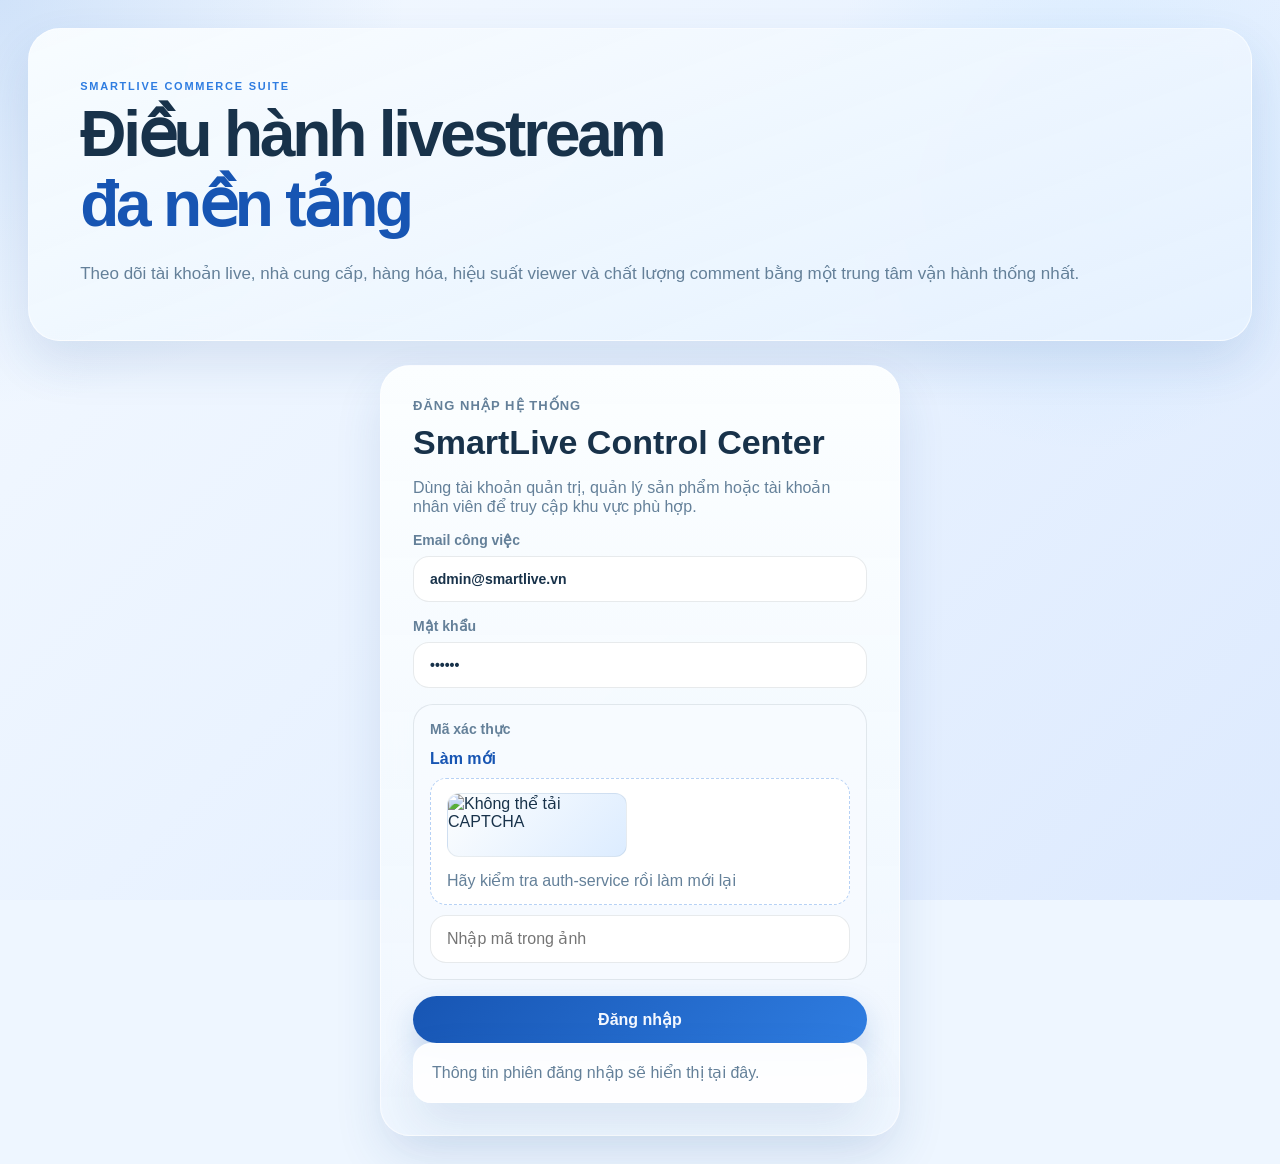
==== commit 92946e39: "." ====
--- a/frontend/index.html
+++ b/frontend/index.html
@@ -1,4 +1,4 @@
-﻿<!DOCTYPE html>
+<!DOCTYPE html>
 <html lang="vi">
 <head>
   <meta charset="UTF-8" />
@@ -26,7 +26,7 @@
         <div class="auth-header">
           <p class="auth-kicker">Đăng nhập hệ thống</p>
           <h2>SmartLive Control Center</h2>
-          <p>Dùng tài khoản quản trị hoặc tài khoản nhân viên để truy cập khu vực phù hợp.</p>
+          <p>Dùng tài khoản quản trị, quản lý sản phẩm hoặc tài khoản nhân viên để truy cập khu vực phù hợp.</p>
         </div>
         <form id="login-form" class="stack">
           <label>Email công việc<input id="login-email" type="email" value="admin@smartlive.vn" autocomplete="username" /></label>
@@ -69,7 +69,7 @@
               <small>Mật khẩu: staff01</small>
             </button>
           </div>
-          <small>Thông tin tài khoản nhân viên còn lại chỉ hiển thị trong khu vực quản trị của admin.</small>
+          <small>Thông tin tài khoản nội bộ còn lại chỉ hiển thị trong khu vực quản trị của admin.</small>
         </div>
       </div>
     </div>
@@ -192,7 +192,7 @@
               <div class="admin-account-switcher">
                 <button type="button" class="switcher-btn is-active" data-manage-account-section="room-create">Thêm phòng live</button>
                 <button type="button" class="switcher-btn" data-manage-account-section="room-list">Danh sách room</button>
-                <button type="button" class="switcher-btn" data-manage-account-section="staff">Tài khoản staff</button>
+                <button type="button" class="switcher-btn" data-manage-account-section="staff">Tài khoản nội bộ</button>
               </div>
             </section>
 
@@ -235,33 +235,86 @@
             </section>
 
             <section id="staff-credentials-panel" class="panel panel-span-2">
-              <div class="panel-header"><h2>Chỉnh sửa tài khoản staff</h2><p>Thêm staff mới theo mã staff duy nhất, đồng thời đổi mật khẩu hoặc xóa từng tài khoản khi cần.</p></div>
+              <div class="panel-header"><h2>Chỉnh sửa tài khoản nội bộ</h2><p>Admin có thể thêm nhân viên livestream hoặc quản lý sản phẩm, đồng thời đổi mật khẩu hoặc xóa từng tài khoản khi cần.</p></div>
               <form id="staff-create-form" class="stack compact-form">
                 <div class="form-grid four-cols">
+                  <label>Vai trò<select id="staff-role"><option value="staff">Nhân viên livestream</option><option value="product_manager">Quản lý sản phẩm</option></select></label>
                   <label>Mã staff<input id="staff-code" placeholder="STF005" /></label>
-                  <label>Họ và tên<input id="staff-full-name" placeholder="Nguyen Minh Anh" /></label>
+                  <label>Họ và tên<input id="staff-full-name" placeholder="Nguyễn Minh Anh" /></label>
                   <label>Email công việc<input id="staff-email" type="email" placeholder="staff05@smartlive.vn" /></label>
                   <label>Mật khẩu<input id="staff-password" value="staff05" placeholder="staff05" /></label>
                   <label>Số điện thoại<input id="staff-phone" placeholder="0909 000 006" /></label>
-                  <label>Bộ phận<input id="staff-department" placeholder="Van hanh livestream" /></label>
-                </div>
-                <button type="submit" class="primary-btn">Tạo tài khoản staff</button>
-              </form>
-              <div id="staff-create-result" class="result-card muted">Mỗi staff cần một mã duy nhất. Nếu mã đã tồn tại, chỉ có thể tạo lại sau khi xóa tài khoản cũ.</div>
-              <div id="staff-credentials-result" class="muted">Đăng nhập bằng admin để xem tài khoản nhân viên.</div>
+                  <label>Bộ phận<input id="staff-department" placeholder="Vận hành livestream" /></label>
+                </div>
+                <button type="submit" class="primary-btn">Tạo tài khoản nội bộ</button>
+              </form>
+              <div id="staff-create-result" class="result-card muted">Mỗi tài khoản nội bộ cần một mã duy nhất. Nếu mã đã tồn tại, chỉ có thể tạo lại sau khi xóa tài khoản cũ.</div>
+              <div id="staff-credentials-result" class="muted">Đăng nhập bằng admin để xem tài khoản nội bộ.</div>
             </section>
           </div>
         </section>
 
         <section id="tab-catalog" class="tab-panel hidden">
           <div class="content-grid two-wide">
+            <section id="product-management-panel" class="panel">
+              <div class="panel-header"><h2>Thêm sản phẩm</h2><p>Admin và quản lý sản phẩm có thể thêm mặt hàng mới để phân cho các room livestream.</p></div>
+              <form id="product-create-form" class="stack compact-form">
+                <div class="form-grid four-cols">
+                  <label>SKU<input id="product-sku" placeholder="NEW-SKU-001" /></label>
+                  <label>Tên sản phẩm<input id="product-name" placeholder="Tinh chất dưỡng ẩm SmartLive" /></label>
+                  <label>Ngành hàng<input id="product-category" placeholder="Chăm sóc da" /></label>
+                  <label>Thương hiệu<input id="product-brand" placeholder="SmartLive" /></label>
+                  <label>Giá vốn<input id="product-cost-price" type="number" min="0" value="99000" /></label>
+                  <label>Giá bán<input id="product-retail-price" type="number" min="0" value="189000" /></label>
+                  <label>Tồn kho<input id="product-stock-quantity" type="number" min="0" value="120" /></label>
+                  <label>Mức nhập lại<input id="product-reorder-level" type="number" min="0" value="30" /></label>
+                  <label>Đơn vị<input id="product-unit" placeholder="chai" /></label>
+                  <label>Trạng thái<select id="product-is-active"><option value="true">Đang bán</option><option value="false">Ngưng bán</option></select></label>
+                  <label class="panel-span-2">Mô tả<input id="product-description" placeholder="Mô tả ngắn để staff nắm thông tin khi lên live." /></label>
+                </div>
+                <button type="submit" class="primary-btn">Thêm sản phẩm</button>
+              </form>
+              <div id="product-create-result" class="result-card muted">Admin hoặc quản lý sản phẩm có thể thêm mặt hàng mới tại đây.</div>
+            </section>
             <section class="panel"><div class="panel-header"><h2>Danh mục hàng hóa</h2><p>Sản phẩm chủ lực theo ngành hàng, giá bán và tồn kho hiện tại.</p></div><div id="products-result" class="muted">Đăng nhập để xem danh mục sản phẩm.</div></section>
             <section class="panel"><div class="panel-header"><h2>Offer đang chạy</h2><p>Ưu đãi nhập hàng dành cho các room livestream đang hoạt động.</p></div><div id="offers-result" class="muted">Đăng nhập để xem các offer hiện hành.</div></section>
+            <section id="assignment-management-panel" class="panel panel-span-2">
+              <div class="panel-header"><h2>Gán sản phẩm cho phòng livestream</h2><p>Admin và quản lý sản phẩm cấu hình trước danh mục để nhân viên livestream có sẵn thông tin khi giới thiệu hàng.</p></div>
+              <form id="assignment-create-form" class="stack compact-form">
+                <div class="form-grid four-cols">
+                  <label>Phòng livestream<select id="assignment-account-id"></select></label>
+                  <label>Sản phẩm<select id="assignment-product-id"></select></label>
+                </div>
+                <button type="submit" class="primary-btn">Gán sản phẩm cho room</button>
+              </form>
+              <div id="assignment-create-result" class="result-card muted">Admin hoặc quản lý sản phẩm có thể gán sản phẩm cho từng phòng livestream.</div>
+              <div id="product-assignment-result" class="muted">Đăng nhập để xem sản phẩm đã gán cho các phòng livestream.</div>
+            </section>
           </div>
         </section>
 
         <section id="tab-suppliers" class="tab-panel hidden">
-          <section class="panel"><div class="panel-header"><h2>Nhà cung cấp</h2><p>Đánh giá năng lực giao hàng, đầu mối liên hệ và lead time cho từng đối tác.</p></div><div id="suppliers-result" class="muted">Đăng nhập để xem danh sách nhà cung cấp.</div></section>
+          <div class="content-grid two-wide">
+            <section id="supplier-management-panel" class="panel">
+              <div class="panel-header"><h2>Thêm nhà cung cấp</h2><p>Admin và quản lý sản phẩm có thể mở mới đối tác nhập hàng trực tiếp từ giao diện này.</p></div>
+              <form id="supplier-create-form" class="stack compact-form">
+                <div class="form-grid four-cols">
+                  <label>Mã NCC<input id="supplier-code" placeholder="SUP-NEW-01" /></label>
+                  <label>Tên nhà cung cấp<input id="supplier-name" placeholder="Công ty Smart Supply" /></label>
+                  <label>Người liên hệ<input id="supplier-contact-name" placeholder="Nguyễn Thảo Vy" /></label>
+                  <label>Điện thoại<input id="supplier-phone" placeholder="0909 555 111" /></label>
+                  <label>Email<input id="supplier-email" type="email" placeholder="partner@smartsupply.vn" /></label>
+                  <label>Địa chỉ<input id="supplier-address" placeholder="KCN Tân Bình, TP.HCM" /></label>
+                  <label>Rating<input id="supplier-rating" type="number" min="0" max="5" step="0.1" value="4.5" /></label>
+                  <label>Lead time (ngày)<input id="supplier-lead-time" type="number" min="0" value="3" /></label>
+                  <label>Trạng thái<select id="supplier-status"><option value="active">Hoạt động</option><option value="stable">Ổn định</option><option value="warning">Cảnh báo</option></select></label>
+                </div>
+                <button type="submit" class="primary-btn">Thêm nhà cung cấp</button>
+              </form>
+              <div id="supplier-create-result" class="result-card muted">Admin hoặc quản lý sản phẩm có thể thêm nhà cung cấp mới tại đây.</div>
+            </section>
+            <section class="panel"><div class="panel-header"><h2>Nhà cung cấp</h2><p>Đánh giá năng lực giao hàng, đầu mối liên hệ và lead time cho từng đối tác.</p></div><div id="suppliers-result" class="muted">Đăng nhập để xem danh sách nhà cung cấp.</div></section>
+          </div>
         </section>
 
         <section id="tab-ai-tools" class="tab-panel hidden">
--- a/frontend/styles.css
+++ b/frontend/styles.css
@@ -1,4 +1,4 @@
-﻿:root {
+:root {
   --bg: #eef6ff;
   --panel: rgba(255, 255, 255, 0.92);
   --ink: #18324a;
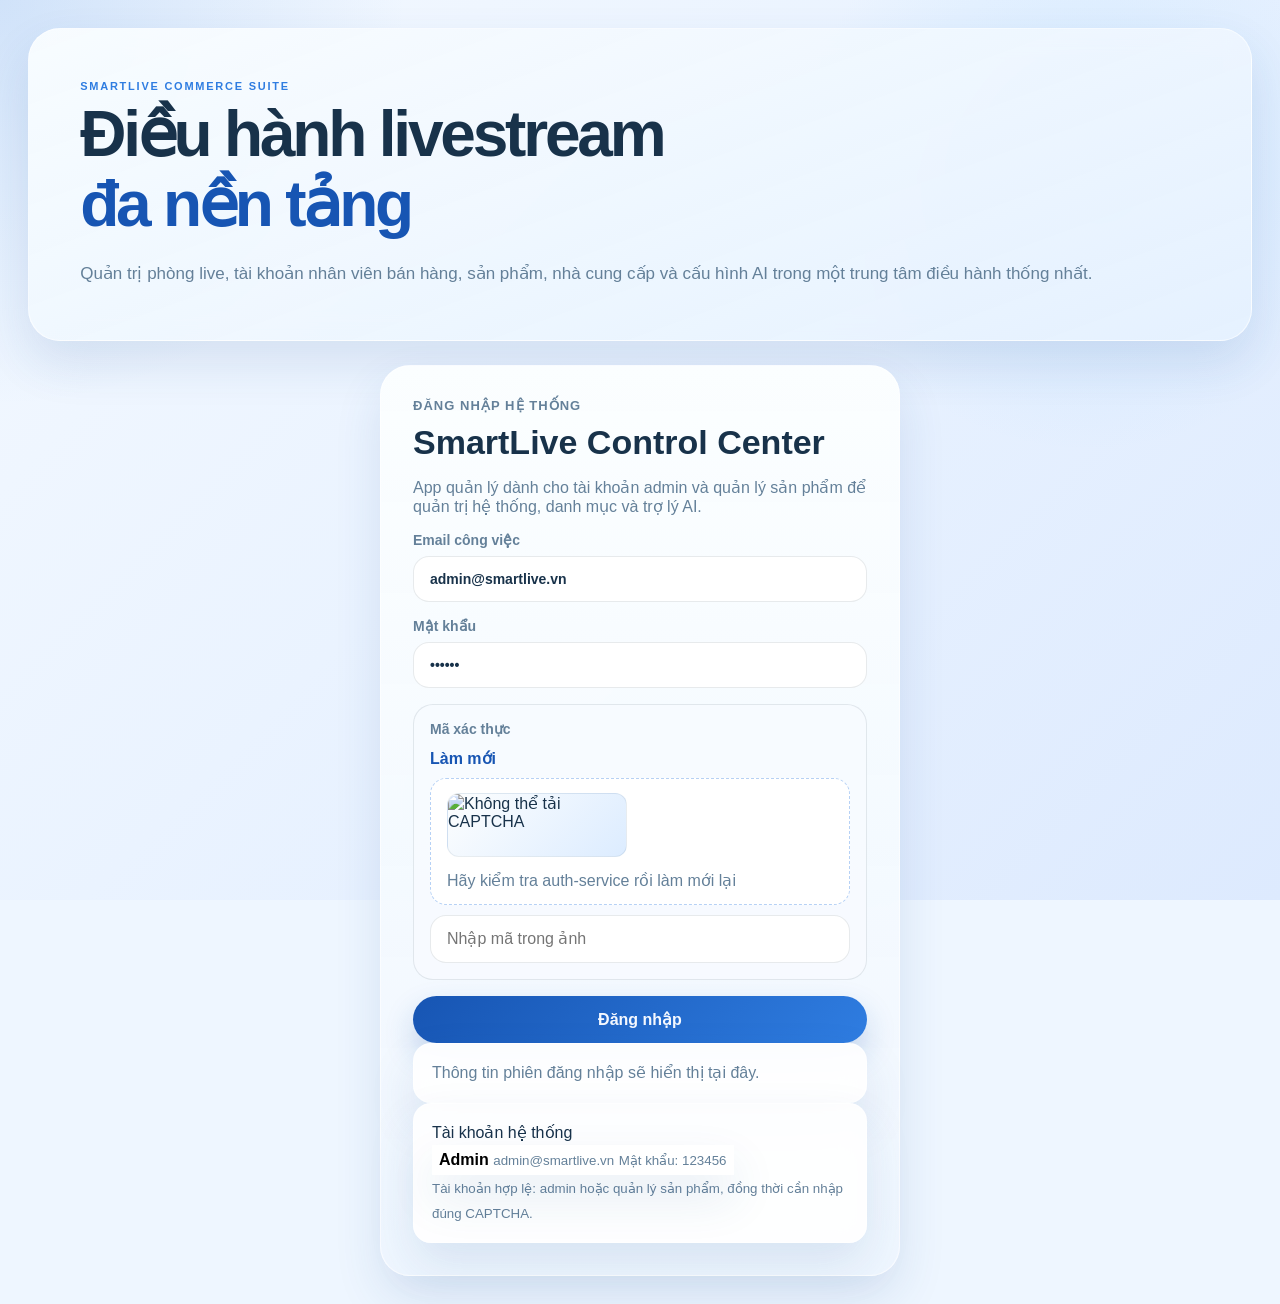
==== commit 2d5a7903: "main" ====
--- a/frontend/index.html
+++ b/frontend/index.html
@@ -17,7 +17,7 @@
         <span>đa nền tảng</span>
       </h1>
       <p class="auth-copy">
-        Theo dõi tài khoản live, nhà cung cấp, hàng hóa, hiệu suất viewer và chất lượng comment bằng một trung tâm vận hành thống nhất.
+        Quản trị phòng live, tài khoản nhân viên bán hàng, sản phẩm, nhà cung cấp và cấu hình AI trong một trung tâm điều hành thống nhất.
       </p>
     </div>
 
@@ -26,7 +26,7 @@
         <div class="auth-header">
           <p class="auth-kicker">Đăng nhập hệ thống</p>
           <h2>SmartLive Control Center</h2>
-          <p>Dùng tài khoản quản trị, quản lý sản phẩm hoặc tài khoản nhân viên để truy cập khu vực phù hợp.</p>
+          <p>App quản lý dành cho tài khoản admin và quản lý sản phẩm để quản trị hệ thống, danh mục và trợ lý AI.</p>
         </div>
         <form id="login-form" class="stack">
           <label>Email công việc<input id="login-email" type="email" value="admin@smartlive.vn" autocomplete="username" /></label>
@@ -45,7 +45,7 @@
           <button type="submit" class="primary-btn">Đăng nhập</button>
         </form>
         <div id="login-result" class="inline-note muted">Thông tin phiên đăng nhập sẽ hiển thị tại đây.</div>
-        <div class="demo-credentials hidden" aria-hidden="true">
+        <div class="demo-credentials" aria-hidden="false">
           <span>Tài khoản hệ thống</span>
           <div class="demo-account-grid">
             <button
@@ -58,18 +58,8 @@
               <small>admin@smartlive.vn</small>
               <small>Mật khẩu: 123456</small>
             </button>
-            <button
-              type="button"
-              class="demo-account-btn"
-              data-demo-email="staff@smartlive.vn"
-              data-demo-password="staff01"
-            >
-              <strong>Nhân viên</strong>
-              <small>staff@smartlive.vn</small>
-              <small>Mật khẩu: staff01</small>
-            </button>
-          </div>
-          <small>Thông tin tài khoản nội bộ còn lại chỉ hiển thị trong khu vực quản trị của admin.</small>
+          </div>
+          <small>Tài khoản hợp lệ: admin hoặc quản lý sản phẩm, đồng thời cần nhập đúng CAPTCHA.</small>
         </div>
       </div>
     </div>
@@ -79,7 +69,7 @@
     <main class="dashboard-shell">
       <header class="topbar dashboard-topbar">
         <div>
-          <p class="eyebrow">Bảng điều khiển vận hành</p>
+          <p class="eyebrow">Bảng điều khiển quản trị</p>
           <h1>Dashboard nội bộ SmartLive</h1>
           <p id="topbar-subtitle" class="topbar-subtitle">Đăng nhập để bắt đầu phiên làm việc.</p>
         </div>
@@ -97,27 +87,27 @@
           <button class="menu-card" data-tab="overview">
             <span>Tổng quan</span>
             <strong>Hiệu suất hệ thống</strong>
-            <p>Xem KPI vận hành, trạng thái dịch vụ và phiên hiện tại.</p>
+            <p>Xem KPI quản trị, trạng thái dịch vụ và phiên làm việc hiện tại.</p>
           </button>
           <button class="menu-card" data-tab="accounts">
             <span>Phòng live</span>
             <strong>Tài khoản và phân công</strong>
-            <p>Xem room livestream, tài khoản live, nhân viên phụ trách và thông tin quản trị.</p>
+            <p>Quản lý room livestream, tài khoản live và tài khoản nhân viên bán hàng phụ trách.</p>
           </button>
           <button class="menu-card" data-tab="catalog">
             <span>Hàng hóa</span>
             <strong>Sản phẩm và offer</strong>
-            <p>Theo dõi danh mục bán hàng, giá bán, tồn kho và ưu đãi đang chạy.</p>
+            <p>Quản lý danh mục bán hàng, giá bán, tồn kho và ưu đãi đang chạy.</p>
           </button>
           <button class="menu-card" data-tab="suppliers">
             <span>Nhà cung cấp</span>
             <strong>Đối tác nhập hàng</strong>
-            <p>Xem đầu mối liên hệ, lead time và năng lực cung ứng của từng đối tác.</p>
+            <p>Quản lý đầu mối liên hệ, lead time và năng lực cung ứng của từng đối tác.</p>
           </button>
           <button class="menu-card" data-tab="ai-tools">
             <span>Công cụ AI</span>
-            <strong>Phân tích và điều phối</strong>
-            <p>Phân tích comment và cân bằng viewer giữa các phòng live.</p>
+            <strong>Cấu hình trợ lý AI</strong>
+            <p>Bật tắt AI và chỉnh mẫu trả lời tự động gửi cho khách hàng.</p>
           </button>
         </div>
       </section>
@@ -137,14 +127,14 @@
             <section class="panel">
               <div class="panel-header">
                 <h2>Nền tảng đang hoạt động</h2>
-                <p>Theo dõi nhanh sức tải viewer và mức độ lag trung bình trên từng nền tảng.</p>
+                <p>Theo dõi nhanh số phòng live, lượng viewer và trạng thái hoạt động trên từng nền tảng.</p>
               </div>
               <div id="platform-summary" class="stats-grid muted">Vui lòng đăng nhập để xem thống kê nền tảng.</div>
             </section>
             <section class="panel">
               <div class="panel-header">
                 <h2>Tình trạng phiên làm việc</h2>
-                <p>Thông tin user đăng nhập và trạng thái hệ thống dùng cho vận hành.</p>
+                <p>Thông tin tài khoản admin đang đăng nhập và trạng thái dịch vụ dùng cho vận hành.</p>
               </div>
               <div id="session-card" class="result-card muted">Phiên làm việc chưa được khởi tạo.</div>
               <div class="topbar-status">
@@ -161,7 +151,7 @@
             <section id="admin-account-mode-panel" class="panel panel-span-2 hidden">
               <div class="panel-header">
                 <h2>Phòng live</h2>
-                <p>Chọn chế độ xem nhanh phân công staff hoặc chuyển sang khu vực thêm, xóa và chỉnh sửa tài khoản.</p>
+                <p>Chọn chế độ xem nhanh nhân viên bán hàng hoặc chuyển sang khu vực thêm, xóa và chỉnh sửa tài khoản.</p>
               </div>
               <div class="admin-account-switcher">
                 <button type="button" class="switcher-btn is-active" data-admin-account-mode="view">Xem tài khoản</button>
@@ -172,27 +162,27 @@
             <section id="staff-assignment-panel" class="panel panel-span-2 hidden">
               <div class="panel-header split">
                 <div>
-                  <h2>Xem tài khoản staff</h2>
-                  <p>Nhập tên staff để lọc nhanh, sau đó bấm vào từng người để xem room đang phụ trách, ca trực và nơi xử lý.</p>
+                  <h2>Xem tài khoản nhân viên bán hàng</h2>
+                  <p>Nhập tên nhân viên để lọc nhanh, sau đó bấm vào từng người để xem room đang phụ trách và thông tin liên quan.</p>
                 </div>
                 <div class="panel-badge">Staff directory</div>
               </div>
               <div class="staff-search-bar">
-                <label for="staff-search-input">Tìm kiếm staff</label>
-                <input id="staff-search-input" type="search" placeholder="Ví dụ: tram, my, han..." />
-              </div>
-              <div id="staff-assignment-result" class="muted">Đăng nhập bằng admin để xem danh sách staff.</div>
+                <label for="staff-search-input">Tìm kiếm nhân viên bán hàng</label>
+                <input id="staff-search-input" type="search" placeholder="Ví dụ: Trâm, My, Hân..." />
+              </div>
+              <div id="staff-assignment-result" class="muted">Đăng nhập bằng admin để xem danh sách nhân viên bán hàng.</div>
             </section>
 
             <section id="manage-account-switcher-panel" class="panel panel-span-2 hidden">
               <div class="panel-header">
                 <h2>Chỉnh sửa tài khoản</h2>
-                <p>Chọn đúng nhóm thao tác để tiếp cận nhanh hơn: thêm room mới, quản lý room đang có hoặc quản trị staff.</p>
+                <p>Chọn đúng nhóm thao tác để tiếp cận nhanh hơn: thêm room mới, quản lý room đang có hoặc quản trị tài khoản nhân viên bán hàng.</p>
               </div>
               <div class="admin-account-switcher">
                 <button type="button" class="switcher-btn is-active" data-manage-account-section="room-create">Thêm phòng live</button>
                 <button type="button" class="switcher-btn" data-manage-account-section="room-list">Danh sách room</button>
-                <button type="button" class="switcher-btn" data-manage-account-section="staff">Tài khoản nội bộ</button>
+                <button type="button" class="switcher-btn" data-manage-account-section="staff">Tài khoản nhân viên</button>
               </div>
             </section>
 
@@ -200,7 +190,7 @@
               <div class="panel-header split">
                 <div>
                   <h2>Thêm phòng livestream</h2>
-                  <p>Tạo room mới để đưa vào hệ thống vận hành và gán thông tin ca trực, kho xử lý.</p>
+                  <p>Tạo room mới để đưa vào hệ thống vận hành và gắn thông tin ca trực, kho xử lý.</p>
                 </div>
                 <div class="panel-badge">Add live room</div>
               </div>
@@ -218,8 +208,8 @@
                   <label>Viewer hiện tại<input id="account-viewers" type="number" min="0" value="350" /></label>
                   <label>Sức chứa tối đa<input id="account-capacity" type="number" min="1" value="1400" /></label>
                   <label>Tỷ lệ tương tác<input id="account-engagement" type="number" min="0" max="1" step="0.01" value="0.62" /></label>
-                  <label>Tín hiệu lag<input id="account-lag" type="number" min="0" max="1" step="0.01" value="0.14" /></label>
-                  <label>Trạng thái<select id="account-status"><option value="active">Hoạt động</option><option value="stable">Ổn định</option><option value="warning">Cảnh báo</option></select></label>
+                  <label>Chỉ số tín hiệu<input id="account-lag" type="number" min="0" max="1" step="0.01" value="0.14" /></label>
+                  <label>Trạng thái<select id="account-status"><option value="active">Hoạt động</option><option value="stable">Ổn định</option><option value="warning">Theo dõi</option></select></label>
                 </div>
                 <button type="submit" class="primary-btn">Tạo phòng livestream</button>
               </form>
@@ -231,64 +221,122 @@
                 <h2>Danh sách room đang quản lý</h2>
                 <p>Admin có thể xem nhanh trạng thái phòng live và xóa những room không còn sử dụng.</p>
               </div>
+              <div class="staff-search-bar">
+                <label for="accounts-search-input">Tìm kiếm phòng livestream</label>
+                <input id="accounts-search-input" type="search" placeholder="Ví dụ: TikTok, FB03, Hà My..." />
+              </div>
               <div id="accounts-result" class="muted">Đăng nhập để xem danh sách tài khoản livestream.</div>
             </section>
 
             <section id="staff-credentials-panel" class="panel panel-span-2">
-              <div class="panel-header"><h2>Chỉnh sửa tài khoản nội bộ</h2><p>Admin có thể thêm nhân viên livestream hoặc quản lý sản phẩm, đồng thời đổi mật khẩu hoặc xóa từng tài khoản khi cần.</p></div>
+              <div class="panel-header">
+                <h2>Quản lý tài khoản nhân viên bán hàng</h2>
+                <p>Admin có thể thêm nhân viên bán hàng, đổi mật khẩu hoặc xóa tài khoản khi cần.</p>
+              </div>
               <form id="staff-create-form" class="stack compact-form">
                 <div class="form-grid four-cols">
-                  <label>Vai trò<select id="staff-role"><option value="staff">Nhân viên livestream</option><option value="product_manager">Quản lý sản phẩm</option></select></label>
-                  <label>Mã staff<input id="staff-code" placeholder="STF005" /></label>
+                  <label>Vai trò<select id="staff-role"><option value="staff">Nhân viên bán hàng</option></select></label>
+                  <label>Mã nhân viên<input id="staff-code" placeholder="STF005" /></label>
                   <label>Họ và tên<input id="staff-full-name" placeholder="Nguyễn Minh Anh" /></label>
                   <label>Email công việc<input id="staff-email" type="email" placeholder="staff05@smartlive.vn" /></label>
                   <label>Mật khẩu<input id="staff-password" value="staff05" placeholder="staff05" /></label>
                   <label>Số điện thoại<input id="staff-phone" placeholder="0909 000 006" /></label>
                   <label>Bộ phận<input id="staff-department" placeholder="Vận hành livestream" /></label>
                 </div>
-                <button type="submit" class="primary-btn">Tạo tài khoản nội bộ</button>
+                <button type="submit" class="primary-btn">Tạo tài khoản nhân viên</button>
               </form>
-              <div id="staff-create-result" class="result-card muted">Mỗi tài khoản nội bộ cần một mã duy nhất. Nếu mã đã tồn tại, chỉ có thể tạo lại sau khi xóa tài khoản cũ.</div>
-              <div id="staff-credentials-result" class="muted">Đăng nhập bằng admin để xem tài khoản nội bộ.</div>
+              <div id="staff-create-result" class="result-card muted">Mỗi tài khoản nhân viên cần một mã duy nhất. Nếu mã đã tồn tại, chỉ có thể tạo lại sau khi xóa tài khoản cũ.</div>
+              <div class="staff-search-bar">
+                <label for="staff-credentials-search-input">Tìm kiếm tài khoản nhân viên</label>
+                <input id="staff-credentials-search-input" type="search" placeholder="Ví dụ: Minh Anh, STF005..." />
+              </div>
+              <div id="staff-credentials-result" class="muted">Đăng nhập bằng admin để xem tài khoản nhân viên.</div>
             </section>
           </div>
         </section>
 
         <section id="tab-catalog" class="tab-panel hidden">
-          <div class="content-grid two-wide">
-            <section id="product-management-panel" class="panel">
-              <div class="panel-header"><h2>Thêm sản phẩm</h2><p>Admin và quản lý sản phẩm có thể thêm mặt hàng mới để phân cho các room livestream.</p></div>
-              <form id="product-create-form" class="stack compact-form">
-                <div class="form-grid four-cols">
-                  <label>SKU<input id="product-sku" placeholder="NEW-SKU-001" /></label>
-                  <label>Tên sản phẩm<input id="product-name" placeholder="Tinh chất dưỡng ẩm SmartLive" /></label>
-                  <label>Ngành hàng<input id="product-category" placeholder="Chăm sóc da" /></label>
-                  <label>Thương hiệu<input id="product-brand" placeholder="SmartLive" /></label>
-                  <label>Giá vốn<input id="product-cost-price" type="number" min="0" value="99000" /></label>
-                  <label>Giá bán<input id="product-retail-price" type="number" min="0" value="189000" /></label>
-                  <label>Tồn kho<input id="product-stock-quantity" type="number" min="0" value="120" /></label>
-                  <label>Mức nhập lại<input id="product-reorder-level" type="number" min="0" value="30" /></label>
-                  <label>Đơn vị<input id="product-unit" placeholder="chai" /></label>
-                  <label>Trạng thái<select id="product-is-active"><option value="true">Đang bán</option><option value="false">Ngưng bán</option></select></label>
-                  <label class="panel-span-2">Mô tả<input id="product-description" placeholder="Mô tả ngắn để staff nắm thông tin khi lên live." /></label>
-                </div>
-                <button type="submit" class="primary-btn">Thêm sản phẩm</button>
-              </form>
-              <div id="product-create-result" class="result-card muted">Admin hoặc quản lý sản phẩm có thể thêm mặt hàng mới tại đây.</div>
-            </section>
-            <section class="panel"><div class="panel-header"><h2>Danh mục hàng hóa</h2><p>Sản phẩm chủ lực theo ngành hàng, giá bán và tồn kho hiện tại.</p></div><div id="products-result" class="muted">Đăng nhập để xem danh mục sản phẩm.</div></section>
-            <section class="panel"><div class="panel-header"><h2>Offer đang chạy</h2><p>Ưu đãi nhập hàng dành cho các room livestream đang hoạt động.</p></div><div id="offers-result" class="muted">Đăng nhập để xem các offer hiện hành.</div></section>
-            <section id="assignment-management-panel" class="panel panel-span-2">
-              <div class="panel-header"><h2>Gán sản phẩm cho phòng livestream</h2><p>Admin và quản lý sản phẩm cấu hình trước danh mục để nhân viên livestream có sẵn thông tin khi giới thiệu hàng.</p></div>
-              <form id="assignment-create-form" class="stack compact-form">
-                <div class="form-grid four-cols">
-                  <label>Phòng livestream<select id="assignment-account-id"></select></label>
-                  <label>Sản phẩm<select id="assignment-product-id"></select></label>
-                </div>
-                <button type="submit" class="primary-btn">Gán sản phẩm cho room</button>
-              </form>
-              <div id="assignment-create-result" class="result-card muted">Admin hoặc quản lý sản phẩm có thể gán sản phẩm cho từng phòng livestream.</div>
-              <div id="product-assignment-result" class="muted">Đăng nhập để xem sản phẩm đã gán cho các phòng livestream.</div>
+          <div class="content-grid">
+            <section class="panel panel-span-2 catalog-toolbar-panel">
+              <div class="panel-header split">
+                <div>
+                  <h2>Trung tâm quản lý catalog</h2>
+                  <p>Chuyển nhanh giữa sản phẩm, offer và cấu hình room để thao tác gọn hơn, không phải kéo dài cả trang.</p>
+                </div>
+                <div class="panel-badge">Catalog workspace</div>
+              </div>
+              <div class="admin-account-switcher catalog-switcher">
+                <button type="button" class="switcher-btn is-active" data-catalog-section="products">Sản phẩm</button>
+                <button type="button" class="switcher-btn" data-catalog-section="offers">Offer</button>
+                <button type="button" class="switcher-btn" data-catalog-section="assignments">Gán cho room</button>
+              </div>
+            </section>
+
+            <section id="catalog-products-section" class="catalog-section panel-span-2">
+              <div class="content-grid two-wide">
+                <section id="product-management-panel" class="panel">
+                  <div class="panel-header"><h2>Thêm sản phẩm</h2><p>Admin có thể thêm mặt hàng mới để phân cho các room livestream.</p></div>
+                  <form id="product-create-form" class="stack compact-form">
+                    <div class="form-grid four-cols">
+                      <label>SKU<input id="product-sku" placeholder="NEW-SKU-001" /></label>
+                      <label>Tên sản phẩm<input id="product-name" placeholder="Tinh chất dưỡng ẩm SmartLive" /></label>
+                      <label>Ngành hàng<input id="product-category" placeholder="Chăm sóc da" /></label>
+                      <label>Thương hiệu<input id="product-brand" placeholder="SmartLive" /></label>
+                      <label>Giá vốn<input id="product-cost-price" type="number" min="0" value="99000" /></label>
+                      <label>Giá bán<input id="product-retail-price" type="number" min="0" value="189000" /></label>
+                      <label>Tồn kho<input id="product-stock-quantity" type="number" min="0" value="120" /></label>
+                      <label>Mức nhập lại<input id="product-reorder-level" type="number" min="0" value="30" /></label>
+                      <label>Đơn vị<input id="product-unit" placeholder="chai" /></label>
+                      <label>Trạng thái<select id="product-is-active"><option value="true">Đang bán</option><option value="false">Ngừng bán</option></select></label>
+                      <label class="panel-span-2">Mô tả<input id="product-description" placeholder="Mô tả ngắn để nhân viên nắm thông tin khi lên live." /></label>
+                    </div>
+                    <button type="submit" class="primary-btn">Thêm sản phẩm</button>
+                  </form>
+                  <div id="product-create-result" class="result-card muted">Admin có thể thêm mặt hàng mới tại đây.</div>
+                </section>
+                <section class="panel">
+                  <div class="panel-header"><h2>Danh mục hàng hóa</h2><p>Sản phẩm chủ lực theo ngành hàng, giá bán và tồn kho hiện tại.</p></div>
+                  <div class="staff-search-bar">
+                    <label for="product-search-input">Tìm kiếm sản phẩm</label>
+                    <input id="product-search-input" type="search" placeholder="Ví dụ: serum, SKU, LumiSkin..." />
+                  </div>
+                  <div class="catalog-scroll-card">
+                    <div id="products-result" class="muted">Đăng nhập để xem danh mục sản phẩm.</div>
+                  </div>
+                </section>
+              </div>
+            </section>
+
+            <section id="catalog-offers-section" class="catalog-section panel panel-span-2 hidden">
+              <div class="panel-header"><h2>Offer đang chạy</h2><p>Ưu đãi nhập hàng được gom trong một khung riêng để tiện theo dõi và đối chiếu.</p></div>
+              <div class="staff-search-bar">
+                <label for="offer-search-input">Tìm kiếm offer</label>
+                <input id="offer-search-input" type="search" placeholder="Ví dụ: supplier, sản phẩm, active..." />
+              </div>
+              <div class="catalog-scroll-card catalog-scroll-card-wide">
+                <div id="offers-result" class="muted">Đăng nhập để xem các offer hiện hành.</div>
+              </div>
+            </section>
+
+            <section id="catalog-assignments-section" class="catalog-section panel panel-span-2 hidden">
+              <div id="assignment-management-panel">
+                <div class="panel-header"><h2>Gán sản phẩm cho phòng livestream</h2><p>Admin cấu hình trước danh mục để nhân viên bán hàng có sẵn thông tin khi giới thiệu hàng.</p></div>
+                <form id="assignment-create-form" class="stack compact-form">
+                  <div class="form-grid four-cols">
+                    <label>Phòng livestream<select id="assignment-account-id"></select></label>
+                    <label>Sản phẩm<select id="assignment-product-id"></select></label>
+                  </div>
+                  <button type="submit" class="primary-btn">Gán sản phẩm cho room</button>
+                </form>
+                <div id="assignment-create-result" class="result-card muted">Admin có thể gán sản phẩm cho từng phòng livestream.</div>
+              </div>
+              <div class="staff-search-bar">
+                <label for="assignment-search-input">Tìm kiếm cấu hình gán sản phẩm</label>
+                <input id="assignment-search-input" type="search" placeholder="Ví dụ: TikTok, serum, lap-01..." />
+              </div>
+              <div class="catalog-scroll-card catalog-scroll-card-wide">
+                <div id="product-assignment-result" class="muted">Đăng nhập để xem sản phẩm đã gán cho các phòng livestream.</div>
+              </div>
             </section>
           </div>
         </section>
@@ -296,7 +344,7 @@
         <section id="tab-suppliers" class="tab-panel hidden">
           <div class="content-grid two-wide">
             <section id="supplier-management-panel" class="panel">
-              <div class="panel-header"><h2>Thêm nhà cung cấp</h2><p>Admin và quản lý sản phẩm có thể mở mới đối tác nhập hàng trực tiếp từ giao diện này.</p></div>
+              <div class="panel-header"><h2>Thêm nhà cung cấp</h2><p>Admin có thể mở mới đối tác nhập hàng trực tiếp từ giao diện này.</p></div>
               <form id="supplier-create-form" class="stack compact-form">
                 <div class="form-grid four-cols">
                   <label>Mã NCC<input id="supplier-code" placeholder="SUP-NEW-01" /></label>
@@ -307,37 +355,39 @@
                   <label>Địa chỉ<input id="supplier-address" placeholder="KCN Tân Bình, TP.HCM" /></label>
                   <label>Rating<input id="supplier-rating" type="number" min="0" max="5" step="0.1" value="4.5" /></label>
                   <label>Lead time (ngày)<input id="supplier-lead-time" type="number" min="0" value="3" /></label>
-                  <label>Trạng thái<select id="supplier-status"><option value="active">Hoạt động</option><option value="stable">Ổn định</option><option value="warning">Cảnh báo</option></select></label>
+                  <label>Trạng thái<select id="supplier-status"><option value="active">Hoạt động</option><option value="stable">Ổn định</option><option value="warning">Theo dõi</option></select></label>
                 </div>
                 <button type="submit" class="primary-btn">Thêm nhà cung cấp</button>
               </form>
-              <div id="supplier-create-result" class="result-card muted">Admin hoặc quản lý sản phẩm có thể thêm nhà cung cấp mới tại đây.</div>
-            </section>
-            <section class="panel"><div class="panel-header"><h2>Nhà cung cấp</h2><p>Đánh giá năng lực giao hàng, đầu mối liên hệ và lead time cho từng đối tác.</p></div><div id="suppliers-result" class="muted">Đăng nhập để xem danh sách nhà cung cấp.</div></section>
+              <div id="supplier-create-result" class="result-card muted">Admin có thể thêm nhà cung cấp mới tại đây.</div>
+            </section>
+            <section class="panel">
+              <div class="panel-header"><h2>Nhà cung cấp</h2><p>Đánh giá năng lực giao hàng, đầu mối liên hệ và lead time cho từng đối tác.</p></div>
+              <div class="staff-search-bar">
+                <label for="supplier-search-input">Tìm kiếm nhà cung cấp</label>
+                <input id="supplier-search-input" type="search" placeholder="Ví dụ: Smart Supply, SUP-NEW-01..." />
+              </div>
+              <div id="suppliers-result" class="muted">Đăng nhập để xem danh sách nhà cung cấp.</div>
+            </section>
           </div>
         </section>
 
         <section id="tab-ai-tools" class="tab-panel hidden">
-          <div class="content-grid two-wide">
+          <div class="content-grid">
             <section class="panel">
-              <div class="panel-header"><h2>AI phân tích comment</h2><p>Ưu tiên lead, đo sentiment và gợi ý hành động cho CSKH livestream.</p></div>
-              <form id="comment-form" class="stack">
-                <label>Nội dung comment<textarea id="comment-input" rows="5" placeholder="Ví dụ: Shop ơi cho mình chốt 2 serum giao về quận 7 nhé"></textarea></label>
-                <button type="submit" class="primary-btn">Phân tích comment</button>
+              <div class="panel-header"><h2>Trợ lý AI cho khách hàng</h2><p>Admin chỉ cần bật hoặc tắt AI, đồng thời chỉnh lại mẫu tin nhắn mà AI dùng để mở hội thoại với khách trong phiên live.</p></div>
+              <form id="ai-settings-form" class="stack">
+                <label class="toggle-field">
+                  <span>Bật trợ lý AI</span>
+                  <input id="ai-enabled" type="checkbox" />
+                </label>
+                <label>Mẫu trả lời AI cho khách hàng
+                  <textarea id="ai-reply-template" rows="7" placeholder="Ví dụ: Chào {customer_name}, shop đã nhận được quan tâm của bạn và sẽ hỗ trợ ngay."></textarea>
+                </label>
+                <div class="muted">Biến hỗ trợ: <code>{customer_name}</code></div>
+                <button type="submit" class="primary-btn">Lưu cấu hình AI</button>
               </form>
-              <div id="comment-result" class="result-card muted">Kết quả phân tích sẽ xuất hiện tại đây sau khi đăng nhập.</div>
-            </section>
-            <section class="panel">
-              <div class="panel-header"><h2>AI cân bằng viewer</h2><p>Điều phối lượt xem về room phù hợp để giảm rủi ro lag khi traffic tăng đột biến.</p></div>
-              <form id="viewer-form" class="stack">
-                <label>Viewer mới dự kiến<input id="incoming-viewers" type="number" min="0" value="450" /></label>
-                <div class="account-grid selectors">
-                  <label>Phòng live A<select id="account-a-select"></select></label>
-                  <label>Phòng live B<select id="account-b-select"></select></label>
-                </div>
-                <button type="submit" class="primary-btn">Tính cân bằng viewer</button>
-              </form>
-              <div id="viewer-result" class="result-card muted">Đề xuất phân bổ viewer sẽ hiển thị tại đây sau khi đăng nhập.</div>
+              <div id="ai-settings-result" class="result-card muted">Đăng nhập bằng admin để xem và cập nhật cấu hình AI.</div>
             </section>
           </div>
         </section>
--- a/frontend/styles.css
+++ b/frontend/styles.css
@@ -37,6 +37,8 @@
 .auth-header p, .auth-kicker, .inline-note, .demo-credentials small, .panel-header p, .topbar-subtitle, .status-pill span, .profile-chip span, label, .muted, .table-subline, .supplier-meta, .offer-meta, .product-meta { color: var(--muted); }
 .auth-kicker { margin: 0 0 10px; font-size: 13px; font-weight: 700; letter-spacing: 0.08em; text-transform: uppercase; }
 .stack { display: grid; gap: 16px; }
+.toggle-field { display: flex; align-items: center; justify-content: space-between; gap: 16px; padding: 14px 16px; border: 1px solid var(--line); border-radius: 18px; background: rgba(247, 251, 255, 0.9); }
+.toggle-field input[type="checkbox"] { width: 20px; height: 20px; margin: 0; }
 label { display: grid; gap: 8px; font-size: 14px; font-weight: 600; }
 input, select, textarea, button { font: inherit; }
 input, select, textarea { width: 100%; padding: 14px 16px; border-radius: 16px; border: 1px solid var(--line); background: rgba(255, 255, 255, 0.98); color: var(--ink); }
@@ -87,6 +89,14 @@
 .kpi-card strong { margin-top: 10px; font-size: 30px; }
 .kpi-card p, .account-table-card p, .product-card p, .offer-card p, .supplier-card p { margin: 10px 0 0; }
 .content-grid.two-wide { grid-template-columns: 1fr 1fr; }
+.catalog-toolbar-panel { position: sticky; top: 16px; z-index: 5; }
+.catalog-switcher { grid-template-columns: repeat(3, minmax(0, 1fr)); margin-top: 18px; }
+.catalog-section { display: block; }
+.catalog-scroll-card { max-height: 68vh; overflow: auto; padding-right: 6px; }
+.catalog-scroll-card-wide { max-height: 72vh; }
+.catalog-scroll-card::-webkit-scrollbar { width: 10px; }
+.catalog-scroll-card::-webkit-scrollbar-thumb { background: rgba(47, 125, 225, 0.24); border-radius: 999px; }
+.catalog-scroll-card::-webkit-scrollbar-track { background: rgba(24, 50, 74, 0.05); border-radius: 999px; }
 .panel-span-2 { grid-column: span 2; }
 .panel-header.split { display: flex; justify-content: space-between; gap: 16px; align-items: flex-start; }
 .panel-badge { border-radius: 999px; background: rgba(47, 125, 225, 0.14); color: var(--accent-strong); padding: 10px 14px; font-size: 12px; font-weight: 700; text-transform: uppercase; letter-spacing: 0.08em; }
@@ -137,6 +147,8 @@
   .topbar-status { min-width: 0; }
   .panel-span-2 { grid-column: auto; }
   .admin-account-switcher { grid-template-columns: 1fr; }
+  .catalog-toolbar-panel { position: static; }
+  .catalog-scroll-card, .catalog-scroll-card-wide { max-height: none; overflow: visible; padding-right: 0; }
   .captcha-challenge, .captcha-head { align-items: flex-start; flex-direction: column; }
   .credential-grid { grid-template-columns: 1fr; }
   .topbar-actions { flex-direction: column; align-items: stretch; }
